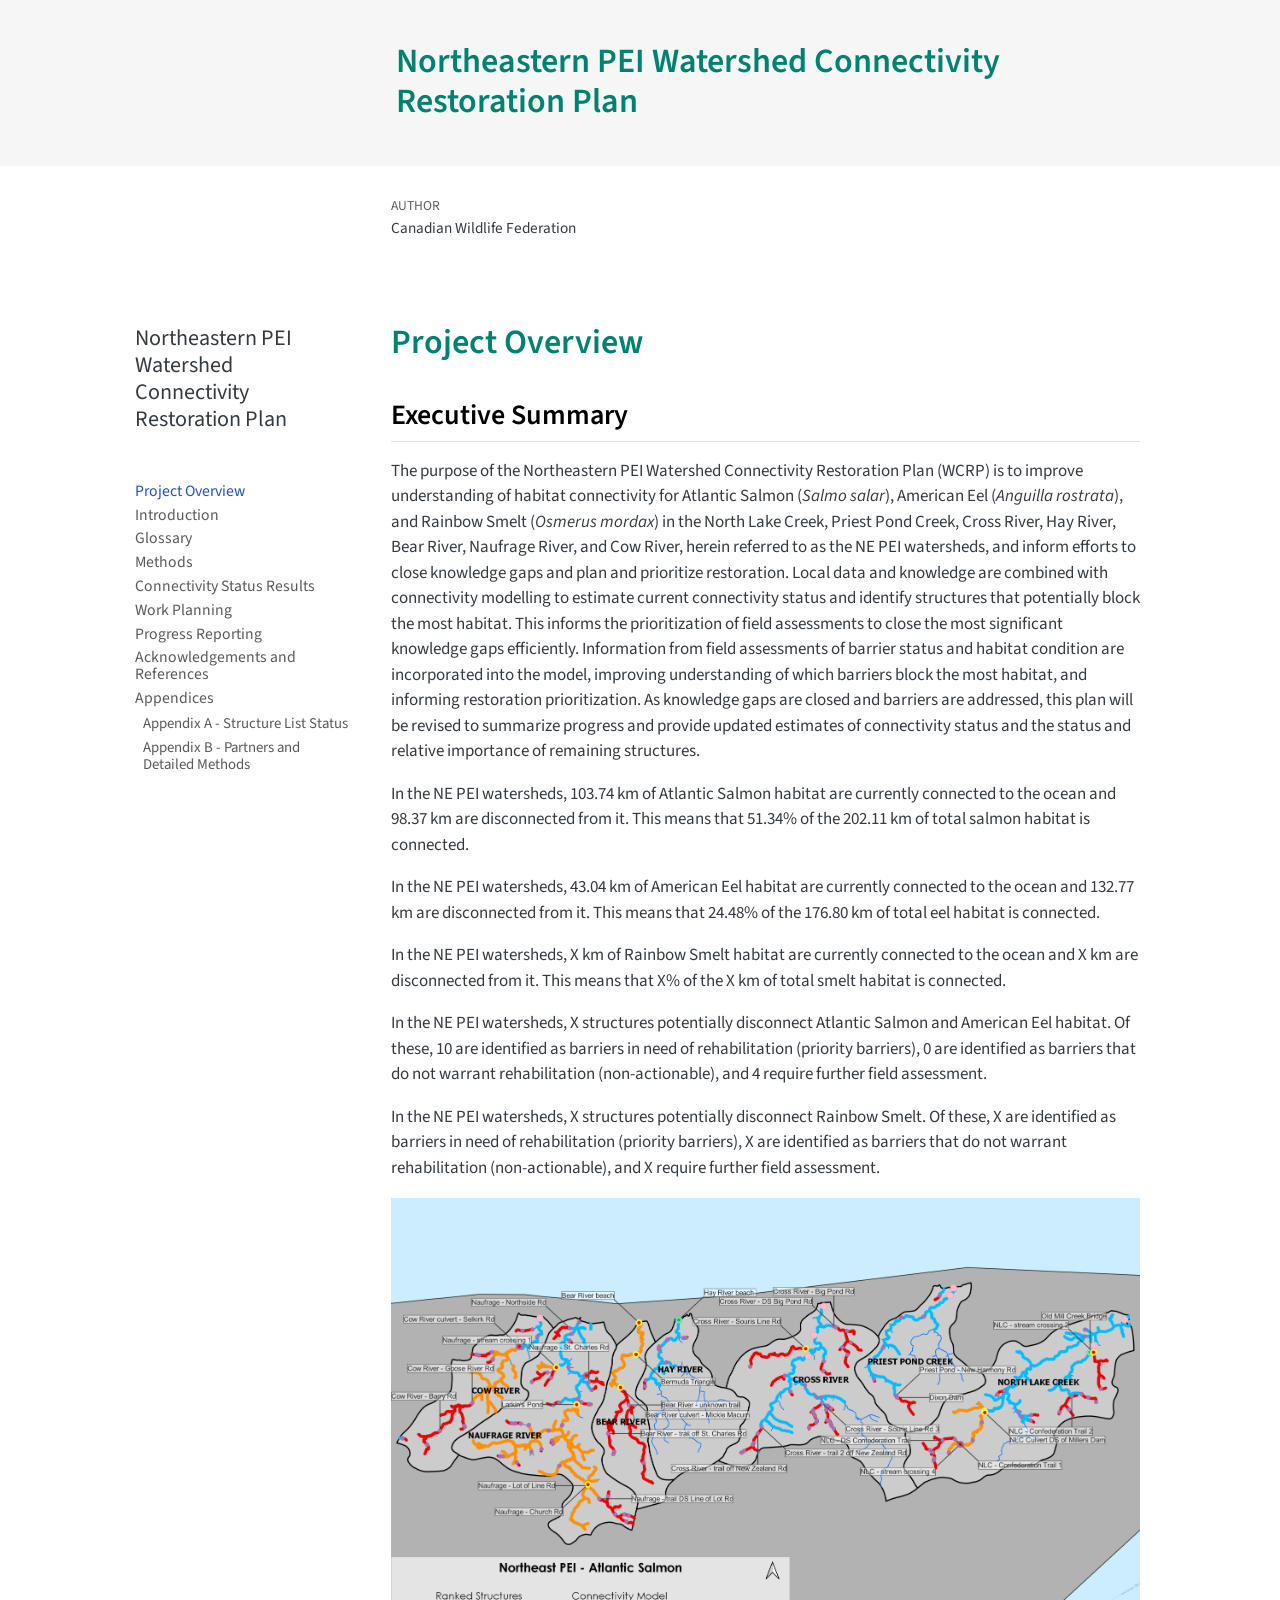
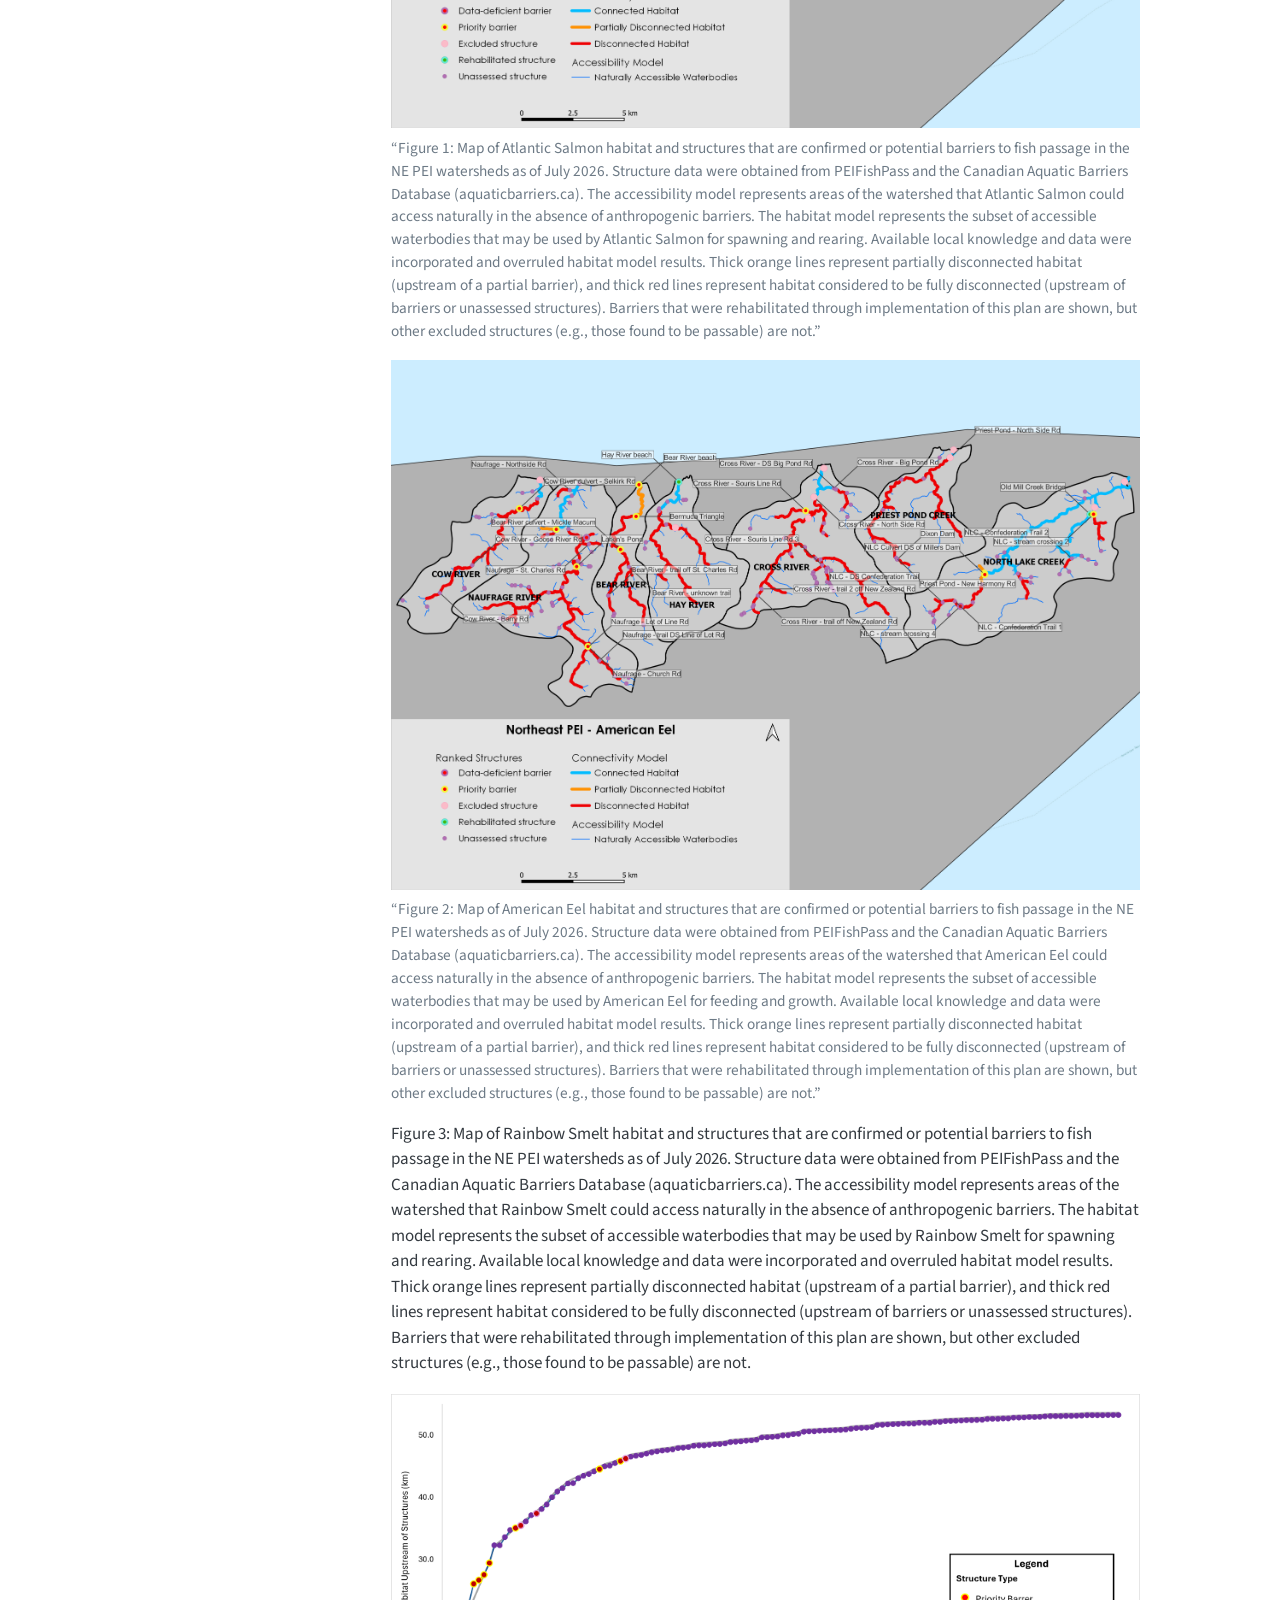
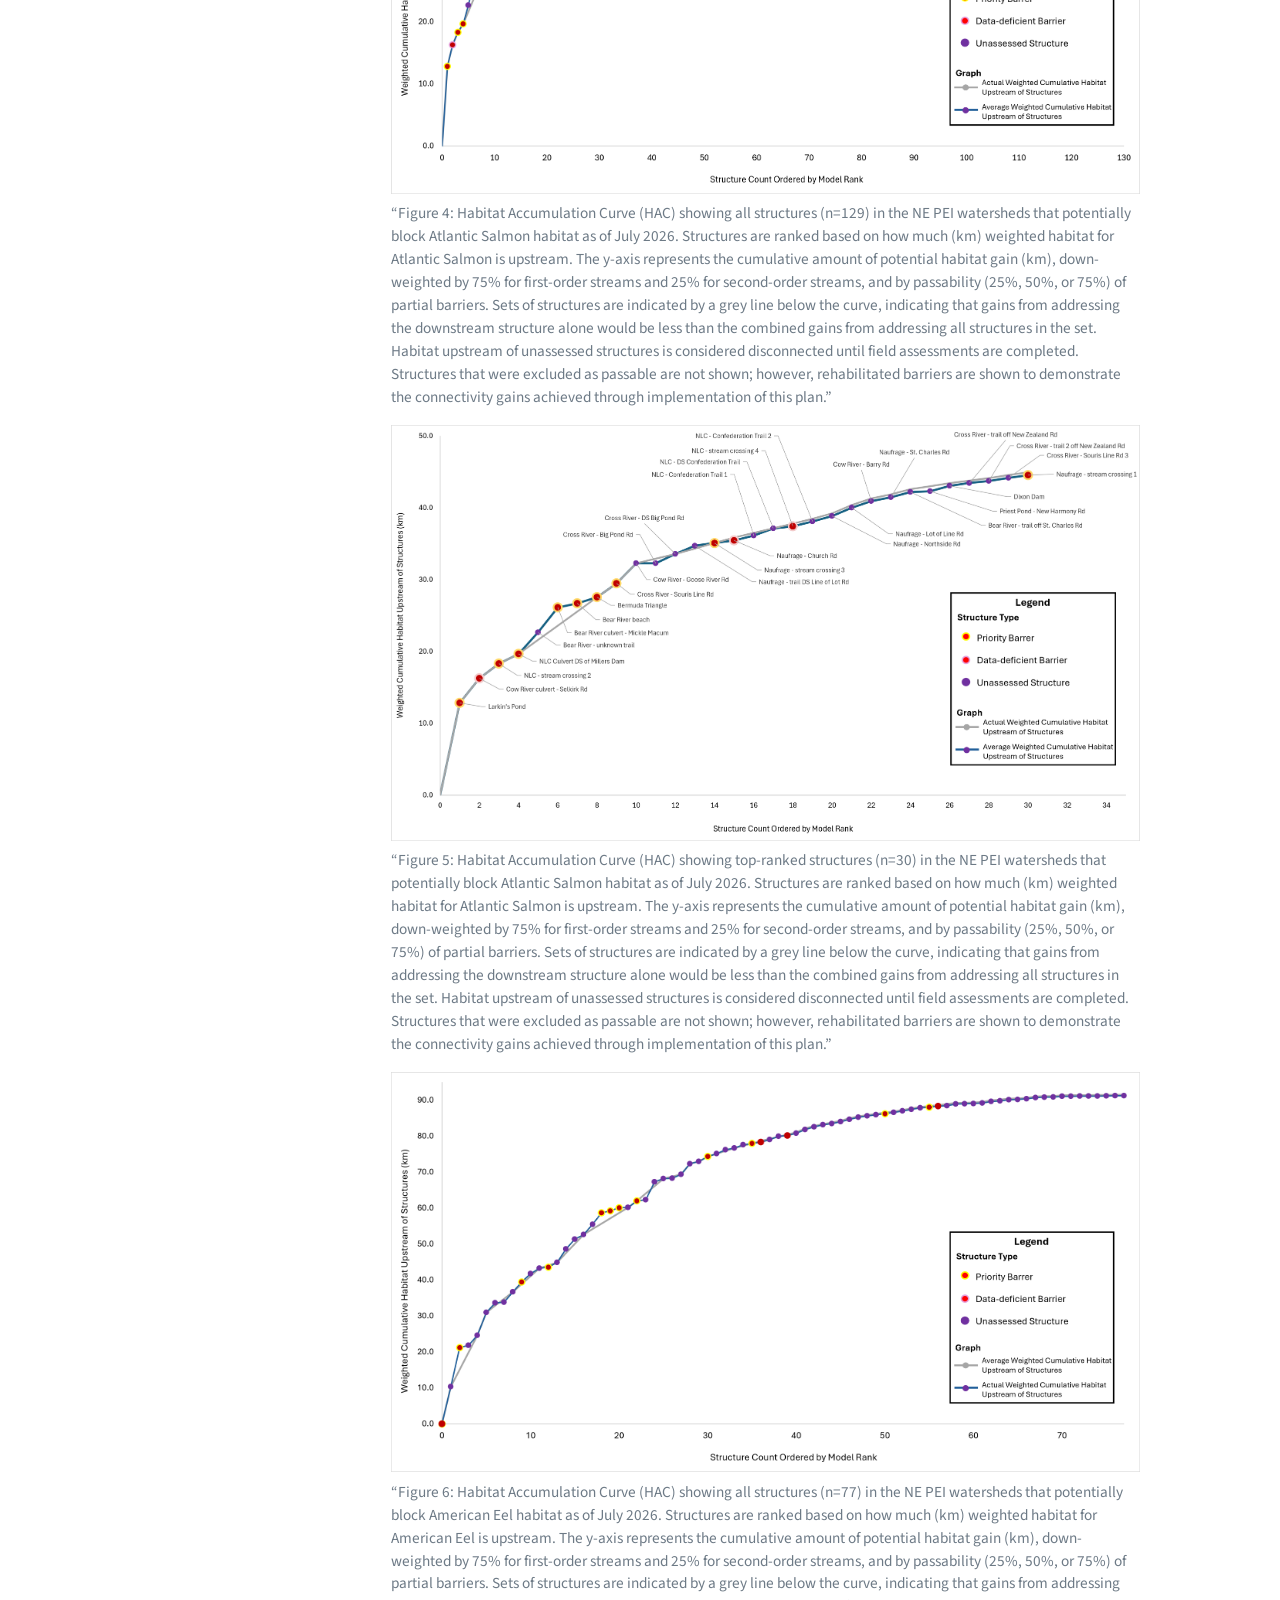
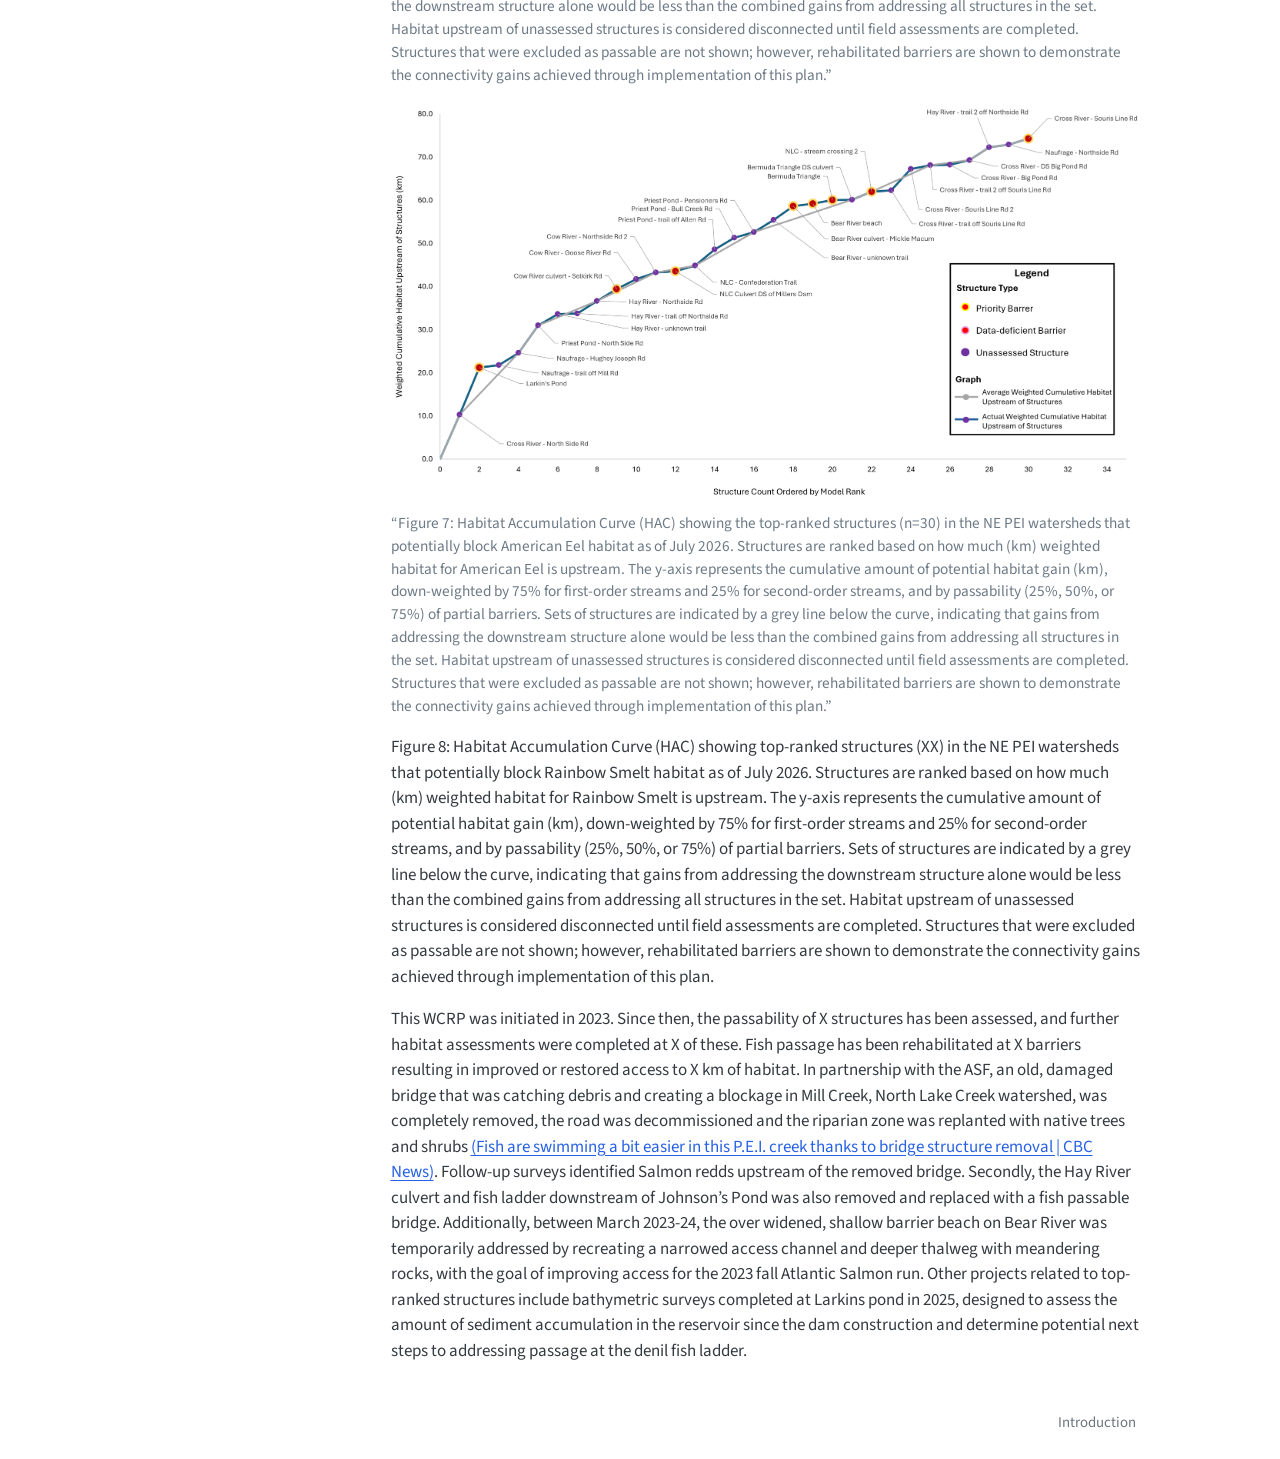
==== _book/index.html @ 5033820c "render + .toml" ====
<!DOCTYPE html>
<html xmlns="http://www.w3.org/1999/xhtml" lang="en" xml:lang="en"><head>

<meta charset="utf-8">
<meta name="generator" content="quarto-1.5.57">

<meta name="viewport" content="width=device-width, initial-scale=1.0, user-scalable=yes">

<meta name="author" content="Canadian Wildlife Federation">

<title>Northeastern PEI Watershed Connectivity Restoration Plan</title>
<style>
code{white-space: pre-wrap;}
span.smallcaps{font-variant: small-caps;}
div.columns{display: flex; gap: min(4vw, 1.5em);}
div.column{flex: auto; overflow-x: auto;}
div.hanging-indent{margin-left: 1.5em; text-indent: -1.5em;}
ul.task-list{list-style: none;}
ul.task-list li input[type="checkbox"] {
  width: 0.8em;
  margin: 0 0.8em 0.2em -1em; /* quarto-specific, see https://github.com/quarto-dev/quarto-cli/issues/4556 */ 
  vertical-align: middle;
}
</style>


<script src="site_libs/quarto-nav/quarto-nav.js"></script>
<script src="site_libs/clipboard/clipboard.min.js"></script>
<script src="site_libs/quarto-search/autocomplete.umd.js"></script>
<script src="site_libs/quarto-search/fuse.min.js"></script>
<script src="site_libs/quarto-search/quarto-search.js"></script>
<meta name="quarto:offset" content="./">
<link href="./content/project-overview.html" rel="next">
<script src="site_libs/quarto-html/quarto.js"></script>
<script src="site_libs/quarto-html/popper.min.js"></script>
<script src="site_libs/quarto-html/tippy.umd.min.js"></script>
<script src="site_libs/quarto-html/anchor.min.js"></script>
<link href="site_libs/quarto-html/tippy.css" rel="stylesheet">
<link href="site_libs/quarto-html/quarto-syntax-highlighting.css" rel="stylesheet" id="quarto-text-highlighting-styles">
<script src="site_libs/bootstrap/bootstrap.min.js"></script>
<link href="site_libs/bootstrap/bootstrap-icons.css" rel="stylesheet">
<link href="site_libs/bootstrap/bootstrap.min.css" rel="stylesheet" id="quarto-bootstrap" data-mode="light">
<script id="quarto-search-options" type="application/json">{
  "location": "sidebar",
  "copy-button": false,
  "collapse-after": 3,
  "panel-placement": "start",
  "type": "textbox",
  "limit": 50,
  "keyboard-shortcut": [
    "f",
    "/",
    "s"
  ],
  "show-item-context": false,
  "language": {
    "search-no-results-text": "No results",
    "search-matching-documents-text": "matching documents",
    "search-copy-link-title": "Copy link to search",
    "search-hide-matches-text": "Hide additional matches",
    "search-more-match-text": "more match in this document",
    "search-more-matches-text": "more matches in this document",
    "search-clear-button-title": "Clear",
    "search-text-placeholder": "",
    "search-detached-cancel-button-title": "Cancel",
    "search-submit-button-title": "Submit",
    "search-label": "Search"
  }
}</script>
<style>

      .quarto-title-block .quarto-title-banner {
        background: #f6f6f6;
      }
</style>


<link rel="stylesheet" href="style.css">
</head>

<body class="nav-sidebar floating fullcontent">

<div id="quarto-search-results"></div>
  <header id="quarto-header" class="headroom fixed-top quarto-banner">
  <nav class="quarto-secondary-nav">
    <div class="container-fluid d-flex">
      <button type="button" class="quarto-btn-toggle btn" data-bs-toggle="collapse" role="button" data-bs-target=".quarto-sidebar-collapse-item" aria-controls="quarto-sidebar" aria-expanded="false" aria-label="Toggle sidebar navigation" onclick="if (window.quartoToggleHeadroom) { window.quartoToggleHeadroom(); }">
        <i class="bi bi-layout-text-sidebar-reverse"></i>
      </button>
        <nav class="quarto-page-breadcrumbs" aria-label="breadcrumb"><ol class="breadcrumb"><li class="breadcrumb-item"><a href="./index.html">Project Overview</a></li></ol></nav>
        <a class="flex-grow-1" role="navigation" data-bs-toggle="collapse" data-bs-target=".quarto-sidebar-collapse-item" aria-controls="quarto-sidebar" aria-expanded="false" aria-label="Toggle sidebar navigation" onclick="if (window.quartoToggleHeadroom) { window.quartoToggleHeadroom(); }">      
        </a>
      <button type="button" class="btn quarto-search-button" aria-label="Search" onclick="window.quartoOpenSearch();">
        <i class="bi bi-search"></i>
      </button>
    </div>
  </nav>
</header>
<!-- content -->
<header id="title-block-header" class="quarto-title-block default page-columns page-full">
  <div class="quarto-title-banner page-columns page-full">
    <div class="quarto-title column-body">
      <h1 class="title">Northeastern PEI Watershed Connectivity Restoration Plan</h1>
                      </div>
  </div>
    
  
  <div class="quarto-title-meta">

      <div>
      <div class="quarto-title-meta-heading">Author</div>
      <div class="quarto-title-meta-contents">
               <p>Canadian Wildlife Federation </p>
            </div>
    </div>
      
    
      
    </div>
    
  
  </header><div id="quarto-content" class="quarto-container page-columns page-rows-contents page-layout-article">
<!-- sidebar -->
  <nav id="quarto-sidebar" class="sidebar collapse collapse-horizontal quarto-sidebar-collapse-item sidebar-navigation floating overflow-auto">
    <div class="pt-lg-2 mt-2 text-left sidebar-header sidebar-header-stacked">
      <a href="./index.html" class="sidebar-logo-link">
      <img src="./images/logo.png" alt="" class="sidebar-logo py-0 d-lg-inline d-none">
      </a>
    <div class="sidebar-title mb-0 py-0">
      <a href="./">Northeastern PEI Watershed Connectivity Restoration Plan</a> 
        <div class="sidebar-tools-main">
    <a href="" title="" class="quarto-navigation-tool px-1" aria-label=""><i class="bi bi-save"></i></a>
</div>
    </div>
      </div>
        <div class="mt-2 flex-shrink-0 align-items-center">
        <div class="sidebar-search">
        <div id="quarto-search" class="" title="Search"></div>
        </div>
        </div>
    <div class="sidebar-menu-container"> 
    <ul class="list-unstyled mt-1">
        <li class="sidebar-item">
  <div class="sidebar-item-container"> 
  <a href="./index.html" class="sidebar-item-text sidebar-link active">
 <span class="menu-text">Project Overview</span></a>
  </div>
</li>
        <li class="sidebar-item">
  <div class="sidebar-item-container"> 
  <a href="./content/project-overview.html" class="sidebar-item-text sidebar-link">
 <span class="menu-text">Introduction</span></a>
  </div>
</li>
        <li class="sidebar-item">
  <div class="sidebar-item-container"> 
  <a href="./content/glossary.html" class="sidebar-item-text sidebar-link">
 <span class="menu-text">Glossary</span></a>
  </div>
</li>
        <li class="sidebar-item">
  <div class="sidebar-item-container"> 
  <a href="./content/data-methods.html" class="sidebar-item-text sidebar-link">
 <span class="menu-text">Methods</span></a>
  </div>
</li>
        <li class="sidebar-item">
  <div class="sidebar-item-container"> 
  <a href="./content/connectivity-status.html" class="sidebar-item-text sidebar-link">
 <span class="menu-text">Connectivity Status Results</span></a>
  </div>
</li>
        <li class="sidebar-item">
  <div class="sidebar-item-container"> 
  <a href="./content/work-planning.html" class="sidebar-item-text sidebar-link">
 <span class="menu-text">Work Planning</span></a>
  </div>
</li>
        <li class="sidebar-item">
  <div class="sidebar-item-container"> 
  <a href="./content/progress-reporting.html" class="sidebar-item-text sidebar-link">
 <span class="menu-text">Progress Reporting</span></a>
  </div>
</li>
        <li class="sidebar-item">
  <div class="sidebar-item-container"> 
  <a href="./content/references.html" class="sidebar-item-text sidebar-link">
 <span class="menu-text">Acknowledgements and References</span></a>
  </div>
</li>
        <li class="sidebar-item sidebar-item-section">
      <div class="sidebar-item-container"> 
            <a class="sidebar-item-text sidebar-link text-start" data-bs-toggle="collapse" data-bs-target="#quarto-sidebar-section-1" role="navigation" aria-expanded="true">
 <span class="menu-text">Appendices</span></a>
          <a class="sidebar-item-toggle text-start" data-bs-toggle="collapse" data-bs-target="#quarto-sidebar-section-1" role="navigation" aria-expanded="true" aria-label="Toggle section">
            <i class="bi bi-chevron-right ms-2"></i>
          </a> 
      </div>
      <ul id="quarto-sidebar-section-1" class="collapse list-unstyled sidebar-section depth1 show">  
          <li class="sidebar-item">
  <div class="sidebar-item-container"> 
  <a href="./content/appendix-a.html" class="sidebar-item-text sidebar-link">
 <span class="menu-text">Appendix A - Structure List Status</span></a>
  </div>
</li>
          <li class="sidebar-item">
  <div class="sidebar-item-container"> 
  <a href="./content/appendix-b.html" class="sidebar-item-text sidebar-link">
 <span class="menu-text">Appendix B - Partners and Detailed Methods</span></a>
  </div>
</li>
      </ul>
  </li>
    </ul>
    </div>
</nav>
<div id="quarto-sidebar-glass" class="quarto-sidebar-collapse-item" data-bs-toggle="collapse" data-bs-target=".quarto-sidebar-collapse-item"></div>
<!-- margin-sidebar -->
    
<!-- main -->
<main class="content quarto-banner-title-block" id="quarto-document-content">





<section id="project-overview" class="level1 unnumbered">
<h1 class="unnumbered">Project Overview</h1>
<section id="executive-summary" class="level2 unnumbered">
<h2 class="unnumbered anchored" data-anchor-id="executive-summary">Executive Summary</h2>
<p>The purpose of the Northeastern PEI Watershed Connectivity Restoration Plan (WCRP) is to improve understanding of habitat connectivity for Atlantic Salmon (<em>Salmo salar</em>), American Eel (<em>Anguilla rostrata</em>), and Rainbow Smelt (<em>Osmerus mordax</em>) in the North Lake Creek, Priest Pond Creek, Cross River, Hay River, Bear River, Naufrage River, and Cow River, herein referred to as the NE PEI watersheds, and inform efforts to close knowledge gaps and plan and prioritize restoration. Local data and knowledge are combined with connectivity modelling to estimate current connectivity status and identify structures that potentially block the most habitat. This informs the prioritization of field assessments to close the most significant knowledge gaps efficiently. Information from field assessments of barrier status and habitat condition are incorporated into the model, improving understanding of which barriers block the most habitat, and informing restoration prioritization. As knowledge gaps are closed and barriers are addressed, this plan will be revised to summarize progress and provide updated estimates of connectivity status and the status and relative importance of remaining structures.</p>
<p>In the NE PEI watersheds, 103.74 km of Atlantic Salmon habitat are currently connected to the ocean and 98.37 km are disconnected from it. This means that 51.34% of the 202.11 km of total salmon habitat is connected.</p>
<p>In the NE PEI watersheds, 43.04 km of American Eel habitat are currently connected to the ocean and 132.77 km are disconnected from it. This means that 24.48% of the 176.80 km of total eel habitat is connected.</p>
<p>In the NE PEI watersheds, X km of Rainbow Smelt habitat are currently connected to the ocean and X km are disconnected from it. This means that X% of the X km of total smelt habitat is connected.</p>
<p>In the NE PEI watersheds, X structures potentially disconnect Atlantic Salmon and American Eel habitat. Of these, 10 are identified as barriers in need of rehabilitation (priority barriers), 0 are identified as barriers that do not warrant rehabilitation (non-actionable), and 4 require further field assessment.</p>
<p>In the NE PEI watersheds, X structures potentially disconnect Rainbow Smelt. Of these, X are identified as barriers in need of rehabilitation (priority barriers), X are identified as barriers that do not warrant rehabilitation (non-actionable), and X require further field assessment.</p>
<div class="quarto-figure quarto-figure-center">
<figure class="figure">
<p><img src="content/images/Figure1.png" class="img-fluid figure-img"></p>
<figcaption>“Figure 1: Map of Atlantic Salmon habitat and structures that are confirmed or potential barriers to fish passage in the NE PEI watersheds as of July 2026. Structure data were obtained from PEIFishPass and the Canadian Aquatic Barriers Database (aquaticbarriers.ca). The accessibility model represents areas of the watershed that Atlantic Salmon could access naturally in the absence of anthropogenic barriers. The habitat model represents the subset of accessible waterbodies that may be used by Atlantic Salmon for spawning and rearing. Available local knowledge and data were incorporated and overruled habitat model results. Thick orange lines represent partially disconnected habitat (upstream of a partial barrier), and thick red lines represent habitat considered to be fully disconnected (upstream of barriers or unassessed structures). Barriers that were rehabilitated through implementation of this plan are shown, but other excluded structures (e.g., those found to be passable) are not.”</figcaption>
</figure>
</div>
<div class="quarto-figure quarto-figure-center">
<figure class="figure">
<p><img src="content/images/Figure2.png" class="img-fluid figure-img"></p>
<figcaption>“Figure 2: Map of American Eel habitat and structures that are confirmed or potential barriers to fish passage in the NE PEI watersheds as of July 2026. Structure data were obtained from PEIFishPass and the Canadian Aquatic Barriers Database (aquaticbarriers.ca). The accessibility model represents areas of the watershed that American Eel could access naturally in the absence of anthropogenic barriers. The habitat model represents the subset of accessible waterbodies that may be used by American Eel for feeding and growth. Available local knowledge and data were incorporated and overruled habitat model results. Thick orange lines represent partially disconnected habitat (upstream of a partial barrier), and thick red lines represent habitat considered to be fully disconnected (upstream of barriers or unassessed structures). Barriers that were rehabilitated through implementation of this plan are shown, but other excluded structures (e.g., those found to be passable) are not.”</figcaption>
</figure>
</div>
<p>Figure 3: Map of Rainbow Smelt habitat and structures that are confirmed or potential barriers to fish passage in the NE PEI watersheds as of July 2026. Structure data were obtained from PEIFishPass and the Canadian Aquatic Barriers Database (aquaticbarriers.ca). The accessibility model represents areas of the watershed that Rainbow Smelt could access naturally in the absence of anthropogenic barriers. The habitat model represents the subset of accessible waterbodies that may be used by Rainbow Smelt for spawning and rearing. Available local knowledge and data were incorporated and overruled habitat model results. Thick orange lines represent partially disconnected habitat (upstream of a partial barrier), and thick red lines represent habitat considered to be fully disconnected (upstream of barriers or unassessed structures). Barriers that were rehabilitated through implementation of this plan are shown, but other excluded structures (e.g., those found to be passable) are not.</p>
<div class="quarto-figure quarto-figure-center">
<figure class="figure">
<p><img src="content/images/Figure4.png" class="img-fluid figure-img"></p>
<figcaption>“Figure 4: Habitat Accumulation Curve (HAC) showing all structures (n=129) in the NE PEI watersheds that potentially block Atlantic Salmon habitat as of July 2026. Structures are ranked based on how much (km) weighted habitat for Atlantic Salmon is upstream. The y-axis represents the cumulative amount of potential habitat gain (km), down-weighted by 75% for first-order streams and 25% for second-order streams, and by passability (25%, 50%, or 75%) of partial barriers. Sets of structures are indicated by a grey line below the curve, indicating that gains from addressing the downstream structure alone would be less than the combined gains from addressing all structures in the set. Habitat upstream of unassessed structures is considered disconnected until field assessments are completed. Structures that were excluded as passable are not shown; however, rehabilitated barriers are shown to demonstrate the connectivity gains achieved through implementation of this plan.”</figcaption>
</figure>
</div>
<div class="quarto-figure quarto-figure-center">
<figure class="figure">
<p><img src="content/images/Figure5.png" class="img-fluid figure-img"></p>
<figcaption>“Figure 5: Habitat Accumulation Curve (HAC) showing top-ranked structures (n=30) in the NE PEI watersheds that potentially block Atlantic Salmon habitat as of July 2026. Structures are ranked based on how much (km) weighted habitat for Atlantic Salmon is upstream. The y-axis represents the cumulative amount of potential habitat gain (km), down-weighted by 75% for first-order streams and 25% for second-order streams, and by passability (25%, 50%, or 75%) of partial barriers. Sets of structures are indicated by a grey line below the curve, indicating that gains from addressing the downstream structure alone would be less than the combined gains from addressing all structures in the set. Habitat upstream of unassessed structures is considered disconnected until field assessments are completed. Structures that were excluded as passable are not shown; however, rehabilitated barriers are shown to demonstrate the connectivity gains achieved through implementation of this plan.”</figcaption>
</figure>
</div>
<div class="quarto-figure quarto-figure-center">
<figure class="figure">
<p><img src="content/images/Figure6.png" class="img-fluid figure-img"></p>
<figcaption>“Figure 6: Habitat Accumulation Curve (HAC) showing all structures (n=77) in the NE PEI watersheds that potentially block American Eel habitat as of July 2026. Structures are ranked based on how much (km) weighted habitat for American Eel is upstream. The y-axis represents the cumulative amount of potential habitat gain (km), down-weighted by 75% for first-order streams and 25% for second-order streams, and by passability (25%, 50%, or 75%) of partial barriers. Sets of structures are indicated by a grey line below the curve, indicating that gains from addressing the downstream structure alone would be less than the combined gains from addressing all structures in the set. Habitat upstream of unassessed structures is considered disconnected until field assessments are completed. Structures that were excluded as passable are not shown; however, rehabilitated barriers are shown to demonstrate the connectivity gains achieved through implementation of this plan.”</figcaption>
</figure>
</div>
<div class="quarto-figure quarto-figure-center">
<figure class="figure">
<p><img src="content/images/Figure7.png" class="img-fluid figure-img"></p>
<figcaption>“Figure 7: Habitat Accumulation Curve (HAC) showing the top-ranked structures (n=30) in the NE PEI watersheds that potentially block American Eel habitat as of July 2026. Structures are ranked based on how much (km) weighted habitat for American Eel is upstream. The y-axis represents the cumulative amount of potential habitat gain (km), down-weighted by 75% for first-order streams and 25% for second-order streams, and by passability (25%, 50%, or 75%) of partial barriers. Sets of structures are indicated by a grey line below the curve, indicating that gains from addressing the downstream structure alone would be less than the combined gains from addressing all structures in the set. Habitat upstream of unassessed structures is considered disconnected until field assessments are completed. Structures that were excluded as passable are not shown; however, rehabilitated barriers are shown to demonstrate the connectivity gains achieved through implementation of this plan.”</figcaption>
</figure>
</div>
<p>Figure 8: Habitat Accumulation Curve (HAC) showing top-ranked structures (XX) in the NE PEI watersheds that potentially block Rainbow Smelt habitat as of July 2026. Structures are ranked based on how much (km) weighted habitat for Rainbow Smelt is upstream. The y-axis represents the cumulative amount of potential habitat gain (km), down-weighted by 75% for first-order streams and 25% for second-order streams, and by passability (25%, 50%, or 75%) of partial barriers. Sets of structures are indicated by a grey line below the curve, indicating that gains from addressing the downstream structure alone would be less than the combined gains from addressing all structures in the set. Habitat upstream of unassessed structures is considered disconnected until field assessments are completed. Structures that were excluded as passable are not shown; however, rehabilitated barriers are shown to demonstrate the connectivity gains achieved through implementation of this plan.</p>
<p>This WCRP was initiated in 2023. Since then, the passability of X structures has been assessed, and further habitat assessments were completed at X of these. Fish passage has been rehabilitated at X barriers resulting in improved or restored access to X km of habitat. In partnership with the ASF, an old, damaged bridge that was catching debris and creating a blockage in Mill Creek, North Lake Creek watershed, was completely removed, the road was decommissioned and the riparian zone was replanted with native trees and shrubs <a href="https://www.cbc.ca/news/canada/prince-edward-island/pei-bridge-removed-improved-fish-passage-1.7280811">(Fish are swimming a bit easier in this P.E.I. creek thanks to bridge structure removal | CBC News)</a>. Follow-up surveys identified Salmon redds upstream of the removed bridge. Secondly, the Hay River culvert and fish ladder downstream of Johnson’s Pond was also removed and replaced with a fish passable bridge. Additionally, between March 2023-24, the over widened, shallow barrier beach on Bear River was temporarily addressed by recreating a narrowed access channel and deeper thalweg with meandering rocks, with the goal of improving access for the 2023 fall Atlantic Salmon run. Other projects related to top-ranked structures include bathymetric surveys completed at Larkins pond in 2025, designed to assess the amount of sediment accumulation in the reservoir since the dam construction and determine potential next steps to addressing passage at the denil fish ladder.</p>


</section>
</section>

</main> <!-- /main -->
<script id="quarto-html-after-body" type="application/javascript">
window.document.addEventListener("DOMContentLoaded", function (event) {
  const toggleBodyColorMode = (bsSheetEl) => {
    const mode = bsSheetEl.getAttribute("data-mode");
    const bodyEl = window.document.querySelector("body");
    if (mode === "dark") {
      bodyEl.classList.add("quarto-dark");
      bodyEl.classList.remove("quarto-light");
    } else {
      bodyEl.classList.add("quarto-light");
      bodyEl.classList.remove("quarto-dark");
    }
  }
  const toggleBodyColorPrimary = () => {
    const bsSheetEl = window.document.querySelector("link#quarto-bootstrap");
    if (bsSheetEl) {
      toggleBodyColorMode(bsSheetEl);
    }
  }
  toggleBodyColorPrimary();  
  const icon = "";
  const anchorJS = new window.AnchorJS();
  anchorJS.options = {
    placement: 'right',
    icon: icon
  };
  anchorJS.add('.anchored');
  const isCodeAnnotation = (el) => {
    for (const clz of el.classList) {
      if (clz.startsWith('code-annotation-')) {                     
        return true;
      }
    }
    return false;
  }
  const onCopySuccess = function(e) {
    // button target
    const button = e.trigger;
    // don't keep focus
    button.blur();
    // flash "checked"
    button.classList.add('code-copy-button-checked');
    var currentTitle = button.getAttribute("title");
    button.setAttribute("title", "Copied!");
    let tooltip;
    if (window.bootstrap) {
      button.setAttribute("data-bs-toggle", "tooltip");
      button.setAttribute("data-bs-placement", "left");
      button.setAttribute("data-bs-title", "Copied!");
      tooltip = new bootstrap.Tooltip(button, 
        { trigger: "manual", 
          customClass: "code-copy-button-tooltip",
          offset: [0, -8]});
      tooltip.show();    
    }
    setTimeout(function() {
      if (tooltip) {
        tooltip.hide();
        button.removeAttribute("data-bs-title");
        button.removeAttribute("data-bs-toggle");
        button.removeAttribute("data-bs-placement");
      }
      button.setAttribute("title", currentTitle);
      button.classList.remove('code-copy-button-checked');
    }, 1000);
    // clear code selection
    e.clearSelection();
  }
  const getTextToCopy = function(trigger) {
      const codeEl = trigger.previousElementSibling.cloneNode(true);
      for (const childEl of codeEl.children) {
        if (isCodeAnnotation(childEl)) {
          childEl.remove();
        }
      }
      return codeEl.innerText;
  }
  const clipboard = new window.ClipboardJS('.code-copy-button:not([data-in-quarto-modal])', {
    text: getTextToCopy
  });
  clipboard.on('success', onCopySuccess);
  if (window.document.getElementById('quarto-embedded-source-code-modal')) {
    // For code content inside modals, clipBoardJS needs to be initialized with a container option
    // TODO: Check when it could be a function (https://github.com/zenorocha/clipboard.js/issues/860)
    const clipboardModal = new window.ClipboardJS('.code-copy-button[data-in-quarto-modal]', {
      text: getTextToCopy,
      container: window.document.getElementById('quarto-embedded-source-code-modal')
    });
    clipboardModal.on('success', onCopySuccess);
  }
    var localhostRegex = new RegExp(/^(?:http|https):\/\/localhost\:?[0-9]*\//);
    var mailtoRegex = new RegExp(/^mailto:/);
      var filterRegex = new RegExp('/' + window.location.host + '/');
    var isInternal = (href) => {
        return filterRegex.test(href) || localhostRegex.test(href) || mailtoRegex.test(href);
    }
    // Inspect non-navigation links and adorn them if external
 	var links = window.document.querySelectorAll('a[href]:not(.nav-link):not(.navbar-brand):not(.toc-action):not(.sidebar-link):not(.sidebar-item-toggle):not(.pagination-link):not(.no-external):not([aria-hidden]):not(.dropdown-item):not(.quarto-navigation-tool):not(.about-link)');
    for (var i=0; i<links.length; i++) {
      const link = links[i];
      if (!isInternal(link.href)) {
        // undo the damage that might have been done by quarto-nav.js in the case of
        // links that we want to consider external
        if (link.dataset.originalHref !== undefined) {
          link.href = link.dataset.originalHref;
        }
      }
    }
  function tippyHover(el, contentFn, onTriggerFn, onUntriggerFn) {
    const config = {
      allowHTML: true,
      maxWidth: 500,
      delay: 100,
      arrow: false,
      appendTo: function(el) {
          return el.parentElement;
      },
      interactive: true,
      interactiveBorder: 10,
      theme: 'quarto',
      placement: 'bottom-start',
    };
    if (contentFn) {
      config.content = contentFn;
    }
    if (onTriggerFn) {
      config.onTrigger = onTriggerFn;
    }
    if (onUntriggerFn) {
      config.onUntrigger = onUntriggerFn;
    }
    window.tippy(el, config); 
  }
  const noterefs = window.document.querySelectorAll('a[role="doc-noteref"]');
  for (var i=0; i<noterefs.length; i++) {
    const ref = noterefs[i];
    tippyHover(ref, function() {
      // use id or data attribute instead here
      let href = ref.getAttribute('data-footnote-href') || ref.getAttribute('href');
      try { href = new URL(href).hash; } catch {}
      const id = href.replace(/^#\/?/, "");
      const note = window.document.getElementById(id);
      if (note) {
        return note.innerHTML;
      } else {
        return "";
      }
    });
  }
  const xrefs = window.document.querySelectorAll('a.quarto-xref');
  const processXRef = (id, note) => {
    // Strip column container classes
    const stripColumnClz = (el) => {
      el.classList.remove("page-full", "page-columns");
      if (el.children) {
        for (const child of el.children) {
          stripColumnClz(child);
        }
      }
    }
    stripColumnClz(note)
    if (id === null || id.startsWith('sec-')) {
      // Special case sections, only their first couple elements
      const container = document.createElement("div");
      if (note.children && note.children.length > 2) {
        container.appendChild(note.children[0].cloneNode(true));
        for (let i = 1; i < note.children.length; i++) {
          const child = note.children[i];
          if (child.tagName === "P" && child.innerText === "") {
            continue;
          } else {
            container.appendChild(child.cloneNode(true));
            break;
          }
        }
        if (window.Quarto?.typesetMath) {
          window.Quarto.typesetMath(container);
        }
        return container.innerHTML
      } else {
        if (window.Quarto?.typesetMath) {
          window.Quarto.typesetMath(note);
        }
        return note.innerHTML;
      }
    } else {
      // Remove any anchor links if they are present
      const anchorLink = note.querySelector('a.anchorjs-link');
      if (anchorLink) {
        anchorLink.remove();
      }
      if (window.Quarto?.typesetMath) {
        window.Quarto.typesetMath(note);
      }
      // TODO in 1.5, we should make sure this works without a callout special case
      if (note.classList.contains("callout")) {
        return note.outerHTML;
      } else {
        return note.innerHTML;
      }
    }
  }
  for (var i=0; i<xrefs.length; i++) {
    const xref = xrefs[i];
    tippyHover(xref, undefined, function(instance) {
      instance.disable();
      let url = xref.getAttribute('href');
      let hash = undefined; 
      if (url.startsWith('#')) {
        hash = url;
      } else {
        try { hash = new URL(url).hash; } catch {}
      }
      if (hash) {
        const id = hash.replace(/^#\/?/, "");
        const note = window.document.getElementById(id);
        if (note !== null) {
          try {
            const html = processXRef(id, note.cloneNode(true));
            instance.setContent(html);
          } finally {
            instance.enable();
            instance.show();
          }
        } else {
          // See if we can fetch this
          fetch(url.split('#')[0])
          .then(res => res.text())
          .then(html => {
            const parser = new DOMParser();
            const htmlDoc = parser.parseFromString(html, "text/html");
            const note = htmlDoc.getElementById(id);
            if (note !== null) {
              const html = processXRef(id, note);
              instance.setContent(html);
            } 
          }).finally(() => {
            instance.enable();
            instance.show();
          });
        }
      } else {
        // See if we can fetch a full url (with no hash to target)
        // This is a special case and we should probably do some content thinning / targeting
        fetch(url)
        .then(res => res.text())
        .then(html => {
          const parser = new DOMParser();
          const htmlDoc = parser.parseFromString(html, "text/html");
          const note = htmlDoc.querySelector('main.content');
          if (note !== null) {
            // This should only happen for chapter cross references
            // (since there is no id in the URL)
            // remove the first header
            if (note.children.length > 0 && note.children[0].tagName === "HEADER") {
              note.children[0].remove();
            }
            const html = processXRef(null, note);
            instance.setContent(html);
          } 
        }).finally(() => {
          instance.enable();
          instance.show();
        });
      }
    }, function(instance) {
    });
  }
      let selectedAnnoteEl;
      const selectorForAnnotation = ( cell, annotation) => {
        let cellAttr = 'data-code-cell="' + cell + '"';
        let lineAttr = 'data-code-annotation="' +  annotation + '"';
        const selector = 'span[' + cellAttr + '][' + lineAttr + ']';
        return selector;
      }
      const selectCodeLines = (annoteEl) => {
        const doc = window.document;
        const targetCell = annoteEl.getAttribute("data-target-cell");
        const targetAnnotation = annoteEl.getAttribute("data-target-annotation");
        const annoteSpan = window.document.querySelector(selectorForAnnotation(targetCell, targetAnnotation));
        const lines = annoteSpan.getAttribute("data-code-lines").split(",");
        const lineIds = lines.map((line) => {
          return targetCell + "-" + line;
        })
        let top = null;
        let height = null;
        let parent = null;
        if (lineIds.length > 0) {
            //compute the position of the single el (top and bottom and make a div)
            const el = window.document.getElementById(lineIds[0]);
            top = el.offsetTop;
            height = el.offsetHeight;
            parent = el.parentElement.parentElement;
          if (lineIds.length > 1) {
            const lastEl = window.document.getElementById(lineIds[lineIds.length - 1]);
            const bottom = lastEl.offsetTop + lastEl.offsetHeight;
            height = bottom - top;
          }
          if (top !== null && height !== null && parent !== null) {
            // cook up a div (if necessary) and position it 
            let div = window.document.getElementById("code-annotation-line-highlight");
            if (div === null) {
              div = window.document.createElement("div");
              div.setAttribute("id", "code-annotation-line-highlight");
              div.style.position = 'absolute';
              parent.appendChild(div);
            }
            div.style.top = top - 2 + "px";
            div.style.height = height + 4 + "px";
            div.style.left = 0;
            let gutterDiv = window.document.getElementById("code-annotation-line-highlight-gutter");
            if (gutterDiv === null) {
              gutterDiv = window.document.createElement("div");
              gutterDiv.setAttribute("id", "code-annotation-line-highlight-gutter");
              gutterDiv.style.position = 'absolute';
              const codeCell = window.document.getElementById(targetCell);
              const gutter = codeCell.querySelector('.code-annotation-gutter');
              gutter.appendChild(gutterDiv);
            }
            gutterDiv.style.top = top - 2 + "px";
            gutterDiv.style.height = height + 4 + "px";
          }
          selectedAnnoteEl = annoteEl;
        }
      };
      const unselectCodeLines = () => {
        const elementsIds = ["code-annotation-line-highlight", "code-annotation-line-highlight-gutter"];
        elementsIds.forEach((elId) => {
          const div = window.document.getElementById(elId);
          if (div) {
            div.remove();
          }
        });
        selectedAnnoteEl = undefined;
      };
        // Handle positioning of the toggle
    window.addEventListener(
      "resize",
      throttle(() => {
        elRect = undefined;
        if (selectedAnnoteEl) {
          selectCodeLines(selectedAnnoteEl);
        }
      }, 10)
    );
    function throttle(fn, ms) {
    let throttle = false;
    let timer;
      return (...args) => {
        if(!throttle) { // first call gets through
            fn.apply(this, args);
            throttle = true;
        } else { // all the others get throttled
            if(timer) clearTimeout(timer); // cancel #2
            timer = setTimeout(() => {
              fn.apply(this, args);
              timer = throttle = false;
            }, ms);
        }
      };
    }
      // Attach click handler to the DT
      const annoteDls = window.document.querySelectorAll('dt[data-target-cell]');
      for (const annoteDlNode of annoteDls) {
        annoteDlNode.addEventListener('click', (event) => {
          const clickedEl = event.target;
          if (clickedEl !== selectedAnnoteEl) {
            unselectCodeLines();
            const activeEl = window.document.querySelector('dt[data-target-cell].code-annotation-active');
            if (activeEl) {
              activeEl.classList.remove('code-annotation-active');
            }
            selectCodeLines(clickedEl);
            clickedEl.classList.add('code-annotation-active');
          } else {
            // Unselect the line
            unselectCodeLines();
            clickedEl.classList.remove('code-annotation-active');
          }
        });
      }
  const findCites = (el) => {
    const parentEl = el.parentElement;
    if (parentEl) {
      const cites = parentEl.dataset.cites;
      if (cites) {
        return {
          el,
          cites: cites.split(' ')
        };
      } else {
        return findCites(el.parentElement)
      }
    } else {
      return undefined;
    }
  };
  var bibliorefs = window.document.querySelectorAll('a[role="doc-biblioref"]');
  for (var i=0; i<bibliorefs.length; i++) {
    const ref = bibliorefs[i];
    const citeInfo = findCites(ref);
    if (citeInfo) {
      tippyHover(citeInfo.el, function() {
        var popup = window.document.createElement('div');
        citeInfo.cites.forEach(function(cite) {
          var citeDiv = window.document.createElement('div');
          citeDiv.classList.add('hanging-indent');
          citeDiv.classList.add('csl-entry');
          var biblioDiv = window.document.getElementById('ref-' + cite);
          if (biblioDiv) {
            citeDiv.innerHTML = biblioDiv.innerHTML;
          }
          popup.appendChild(citeDiv);
        });
        return popup.innerHTML;
      });
    }
  }
});
</script>
<nav class="page-navigation">
  <div class="nav-page nav-page-previous">
  </div>
  <div class="nav-page nav-page-next">
      <a href="./content/project-overview.html" class="pagination-link" aria-label="Introduction">
        <span class="nav-page-text">Introduction</span> <i class="bi bi-arrow-right-short"></i>
      </a>
  </div>
</nav>
</div> <!-- /content -->




</body></html>
---- _book/site_libs/quarto-html/tippy.css ----
.tippy-box[data-animation=fade][data-state=hidden]{opacity:0}[data-tippy-root]{max-width:calc(100vw - 10px)}.tippy-box{position:relative;background-color:#333;color:#fff;border-radius:4px;font-size:14px;line-height:1.4;white-space:normal;outline:0;transition-property:transform,visibility,opacity}.tippy-box[data-placement^=top]>.tippy-arrow{bottom:0}.tippy-box[data-placement^=top]>.tippy-arrow:before{bottom:-7px;left:0;border-width:8px 8px 0;border-top-color:initial;transform-origin:center top}.tippy-box[data-placement^=bottom]>.tippy-arrow{top:0}.tippy-box[data-placement^=bottom]>.tippy-arrow:before{top:-7px;left:0;border-width:0 8px 8px;border-bottom-color:initial;transform-origin:center bottom}.tippy-box[data-placement^=left]>.tippy-arrow{right:0}.tippy-box[data-placement^=left]>.tippy-arrow:before{border-width:8px 0 8px 8px;border-left-color:initial;right:-7px;transform-origin:center left}.tippy-box[data-placement^=right]>.tippy-arrow{left:0}.tippy-box[data-placement^=right]>.tippy-arrow:before{left:-7px;border-width:8px 8px 8px 0;border-right-color:initial;transform-origin:center right}.tippy-box[data-inertia][data-state=visible]{transition-timing-function:cubic-bezier(.54,1.5,.38,1.11)}.tippy-arrow{width:16px;height:16px;color:#333}.tippy-arrow:before{content:"";position:absolute;border-color:transparent;border-style:solid}.tippy-content{position:relative;padding:5px 9px;z-index:1}
---- _book/site_libs/quarto-html/quarto-syntax-highlighting.css ----
/* quarto syntax highlight colors */
:root {
  --quarto-hl-ot-color: #003B4F;
  --quarto-hl-at-color: #657422;
  --quarto-hl-ss-color: #20794D;
  --quarto-hl-an-color: #5E5E5E;
  --quarto-hl-fu-color: #4758AB;
  --quarto-hl-st-color: #20794D;
  --quarto-hl-cf-color: #003B4F;
  --quarto-hl-op-color: #5E5E5E;
  --quarto-hl-er-color: #AD0000;
  --quarto-hl-bn-color: #AD0000;
  --quarto-hl-al-color: #AD0000;
  --quarto-hl-va-color: #111111;
  --quarto-hl-bu-color: inherit;
  --quarto-hl-ex-color: inherit;
  --quarto-hl-pp-color: #AD0000;
  --quarto-hl-in-color: #5E5E5E;
  --quarto-hl-vs-color: #20794D;
  --quarto-hl-wa-color: #5E5E5E;
  --quarto-hl-do-color: #5E5E5E;
  --quarto-hl-im-color: #00769E;
  --quarto-hl-ch-color: #20794D;
  --quarto-hl-dt-color: #AD0000;
  --quarto-hl-fl-color: #AD0000;
  --quarto-hl-co-color: #5E5E5E;
  --quarto-hl-cv-color: #5E5E5E;
  --quarto-hl-cn-color: #8f5902;
  --quarto-hl-sc-color: #5E5E5E;
  --quarto-hl-dv-color: #AD0000;
  --quarto-hl-kw-color: #003B4F;
}

/* other quarto variables */
:root {
  --quarto-font-monospace: SFMono-Regular, Menlo, Monaco, Consolas, "Liberation Mono", "Courier New", monospace;
}

pre > code.sourceCode > span {
  color: #003B4F;
}

code span {
  color: #003B4F;
}

code.sourceCode > span {
  color: #003B4F;
}

div.sourceCode,
div.sourceCode pre.sourceCode {
  color: #003B4F;
}

code span.ot {
  color: #003B4F;
  font-style: inherit;
}

code span.at {
  color: #657422;
  font-style: inherit;
}

code span.ss {
  color: #20794D;
  font-style: inherit;
}

code span.an {
  color: #5E5E5E;
  font-style: inherit;
}

code span.fu {
  color: #4758AB;
  font-style: inherit;
}

code span.st {
  color: #20794D;
  font-style: inherit;
}

code span.cf {
  color: #003B4F;
  font-weight: bold;
  font-style: inherit;
}

code span.op {
  color: #5E5E5E;
  font-style: inherit;
}

code span.er {
  color: #AD0000;
  font-style: inherit;
}

code span.bn {
  color: #AD0000;
  font-style: inherit;
}

code span.al {
  color: #AD0000;
  font-style: inherit;
}

code span.va {
  color: #111111;
  font-style: inherit;
}

code span.bu {
  font-style: inherit;
}

code span.ex {
  font-style: inherit;
}

code span.pp {
  color: #AD0000;
  font-style: inherit;
}

code span.in {
  color: #5E5E5E;
  font-style: inherit;
}

code span.vs {
  color: #20794D;
  font-style: inherit;
}

code span.wa {
  color: #5E5E5E;
  font-style: italic;
}

code span.do {
  color: #5E5E5E;
  font-style: italic;
}

code span.im {
  color: #00769E;
  font-style: inherit;
}

code span.ch {
  color: #20794D;
  font-style: inherit;
}

code span.dt {
  color: #AD0000;
  font-style: inherit;
}

code span.fl {
  color: #AD0000;
  font-style: inherit;
}

code span.co {
  color: #5E5E5E;
  font-style: inherit;
}

code span.cv {
  color: #5E5E5E;
  font-style: italic;
}

code span.cn {
  color: #8f5902;
  font-style: inherit;
}

code span.sc {
  color: #5E5E5E;
  font-style: inherit;
}

code span.dv {
  color: #AD0000;
  font-style: inherit;
}

code span.kw {
  color: #003B4F;
  font-weight: bold;
  font-style: inherit;
}

.prevent-inlining {
  content: "</";
}

/*# sourceMappingURL=debc5d5d77c3f9108843748ff7464032.css.map */
---- _book/style.css ----
caption, .table-caption, caption.p {
  text-align: left !important;
}
p.caption {
  color: #008270;
  margin-top: 10px;
  text-align: left;
}
p code {
  white-space: inherit;
}
pre {
  word-break: normal;
  word-wrap: normal;
}
pre code {
  white-space: inherit;
}

h1 {
    color: #008270 !important;
}

h2 {
    color: black;
}

h3 {
    color: black;
}

th {
  background-color: #008270;
    color: white;
    text-align: left;
}

.quarto-title-block .quarto-title-banner {
  /* background-image: url(images/spawn.jpg);  */
  background-size: 200px;
  background-position: left;
  background-repeat: no-repeat;
  padding-left: 10px;
  background-origin: content-box;
}

.listing p{   font-weight:bold; }



/* .output {
  max-height: 500px;
  overflow-x: scroll;
  } */
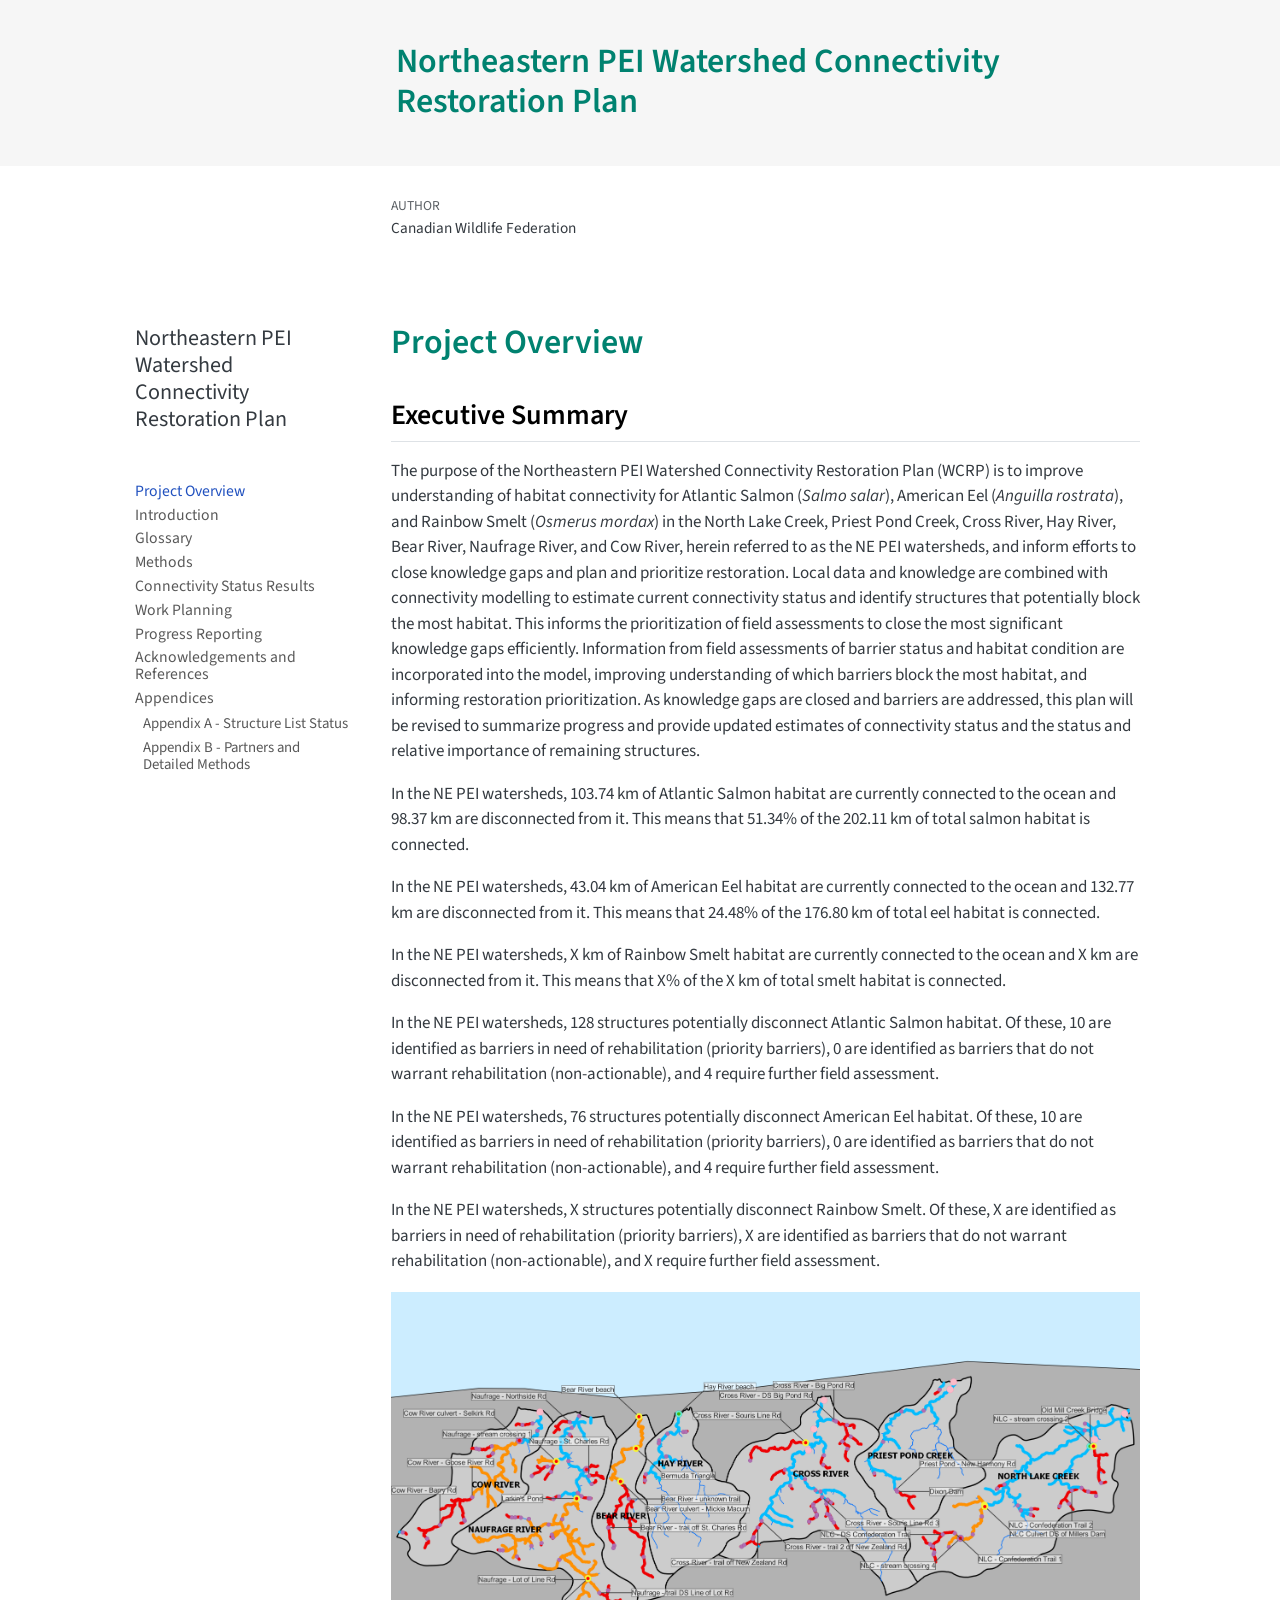
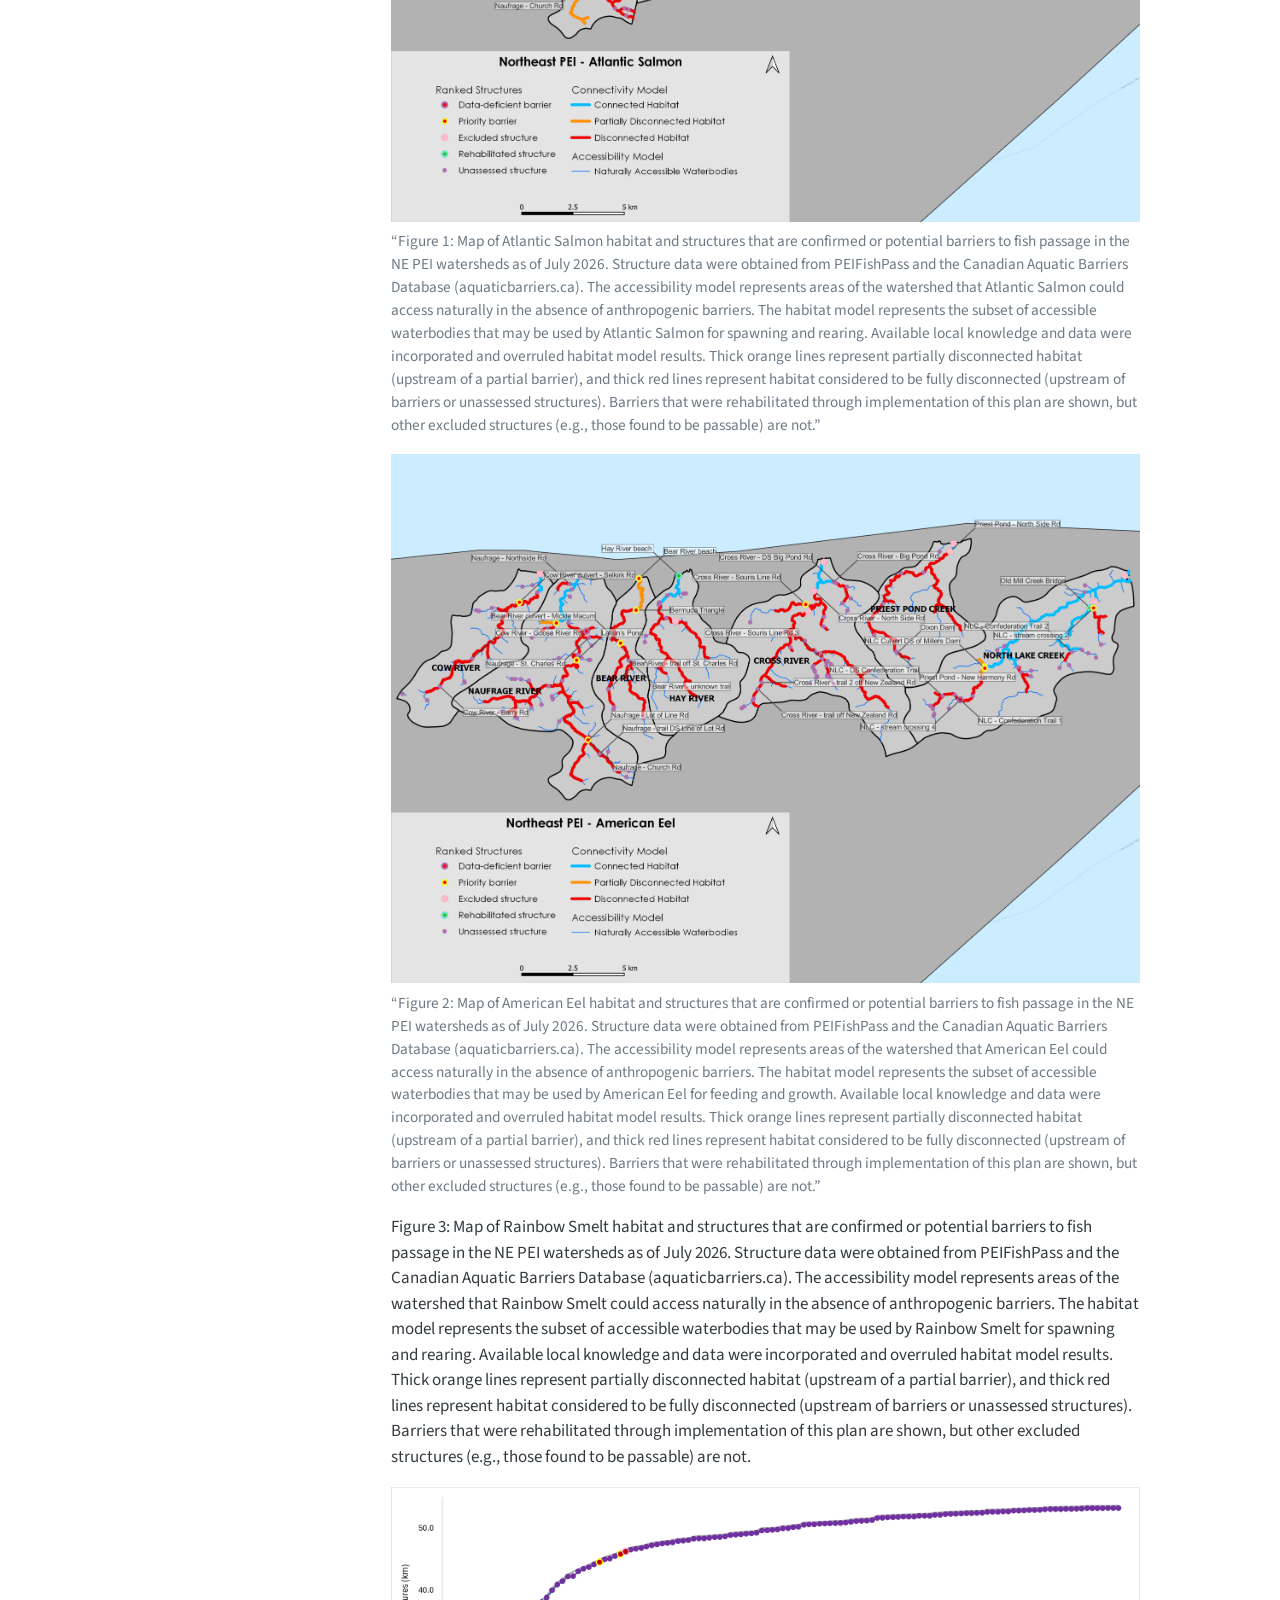
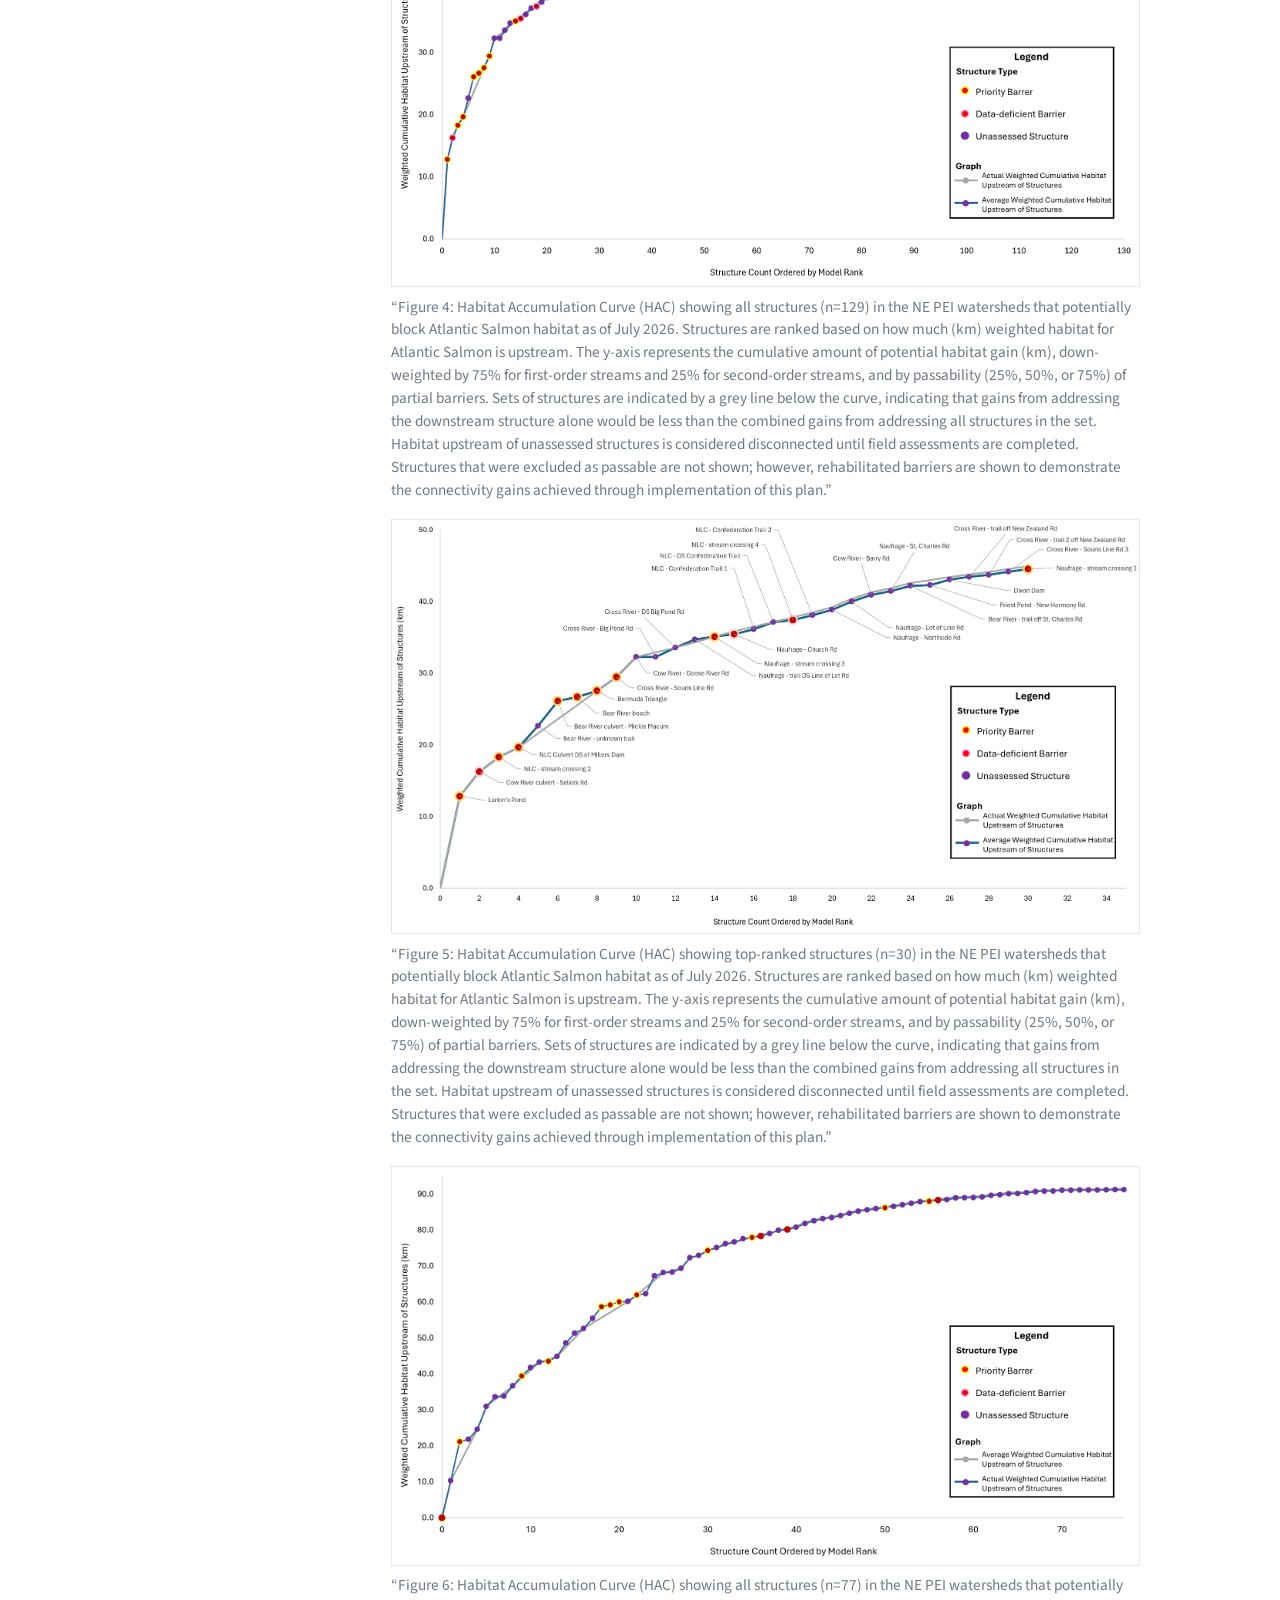
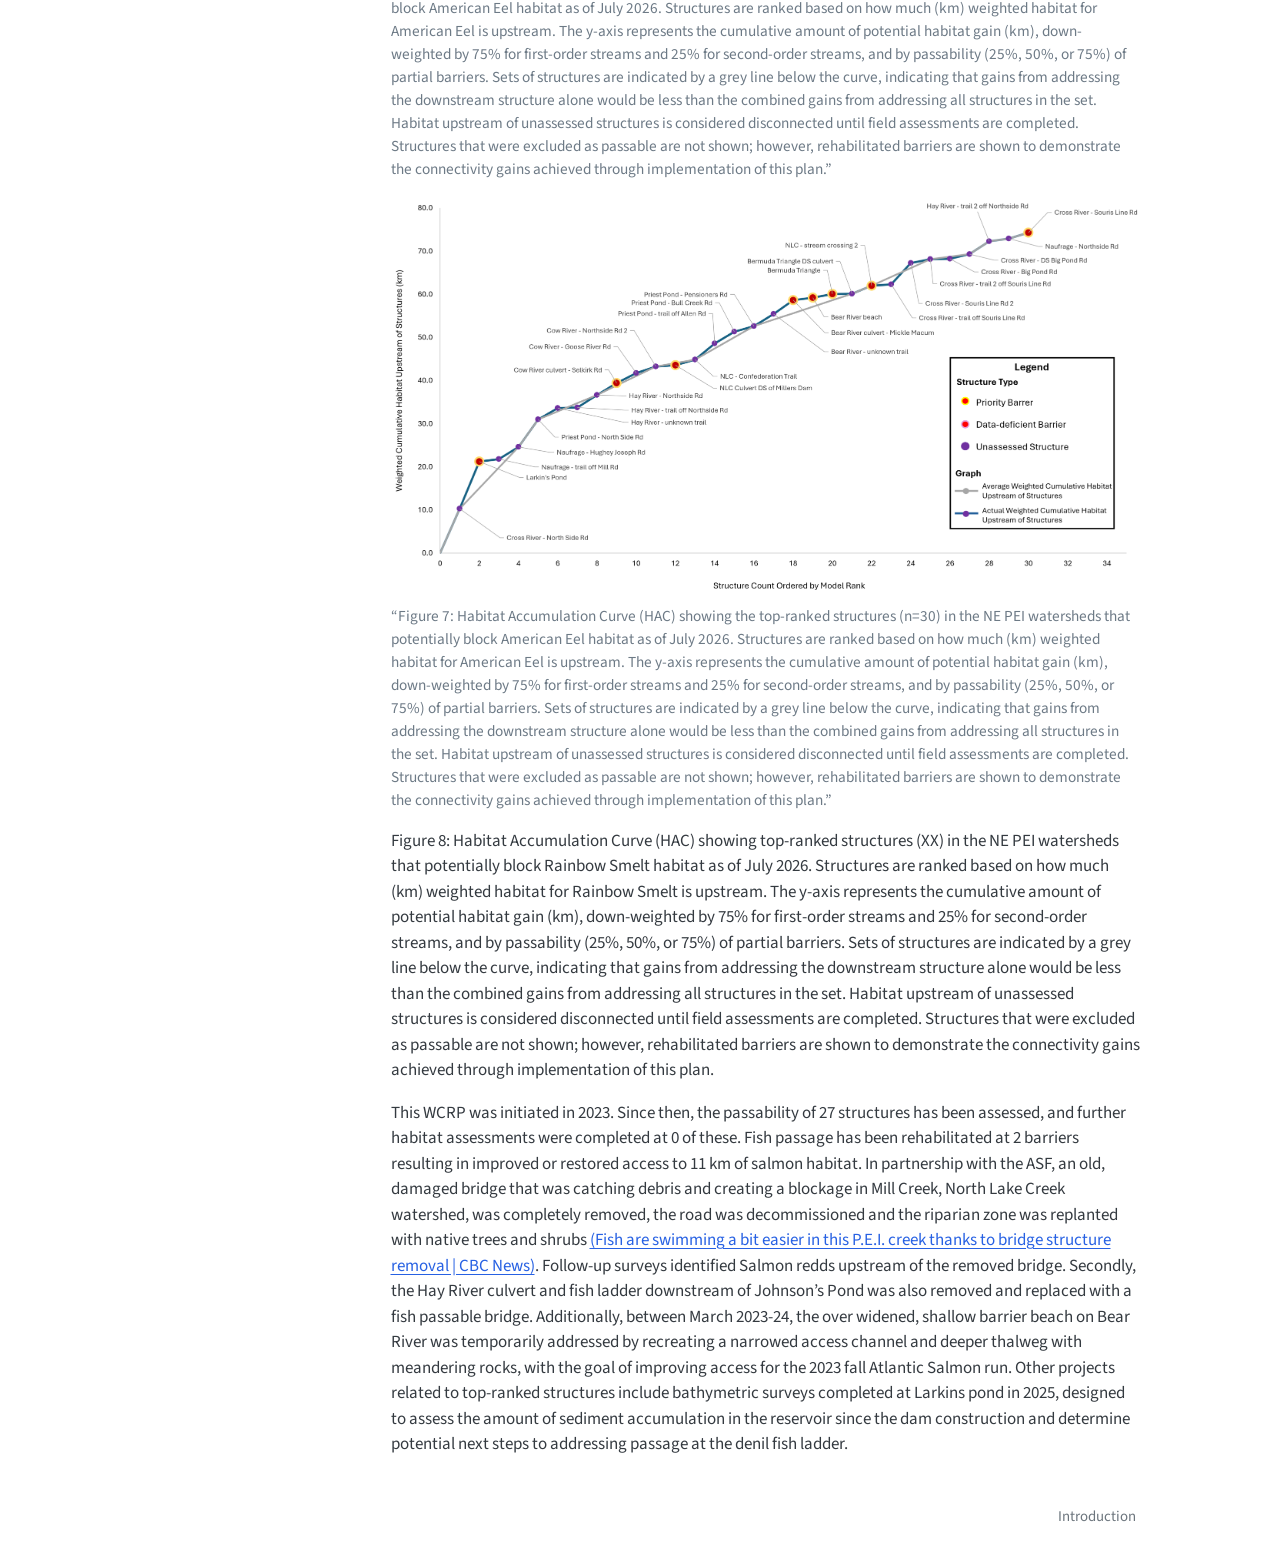
==== commit ca07beba: "render" ====
--- a/_book/index.html
+++ b/_book/index.html
@@ -232,7 +232,8 @@
 <p>In the NE PEI watersheds, 103.74 km of Atlantic Salmon habitat are currently connected to the ocean and 98.37 km are disconnected from it. This means that 51.34% of the 202.11 km of total salmon habitat is connected.</p>
 <p>In the NE PEI watersheds, 43.04 km of American Eel habitat are currently connected to the ocean and 132.77 km are disconnected from it. This means that 24.48% of the 176.80 km of total eel habitat is connected.</p>
 <p>In the NE PEI watersheds, X km of Rainbow Smelt habitat are currently connected to the ocean and X km are disconnected from it. This means that X% of the X km of total smelt habitat is connected.</p>
-<p>In the NE PEI watersheds, X structures potentially disconnect Atlantic Salmon and American Eel habitat. Of these, 10 are identified as barriers in need of rehabilitation (priority barriers), 0 are identified as barriers that do not warrant rehabilitation (non-actionable), and 4 require further field assessment.</p>
+<p>In the NE PEI watersheds, 128 structures potentially disconnect Atlantic Salmon habitat. Of these, 10 are identified as barriers in need of rehabilitation (priority barriers), 0 are identified as barriers that do not warrant rehabilitation (non-actionable), and 4 require further field assessment.</p>
+<p>In the NE PEI watersheds, 76 structures potentially disconnect American Eel habitat. Of these, 10 are identified as barriers in need of rehabilitation (priority barriers), 0 are identified as barriers that do not warrant rehabilitation (non-actionable), and 4 require further field assessment.</p>
 <p>In the NE PEI watersheds, X structures potentially disconnect Rainbow Smelt. Of these, X are identified as barriers in need of rehabilitation (priority barriers), X are identified as barriers that do not warrant rehabilitation (non-actionable), and X require further field assessment.</p>
 <div class="quarto-figure quarto-figure-center">
 <figure class="figure">
@@ -272,7 +273,7 @@
 </figure>
 </div>
 <p>Figure 8: Habitat Accumulation Curve (HAC) showing top-ranked structures (XX) in the NE PEI watersheds that potentially block Rainbow Smelt habitat as of July 2026. Structures are ranked based on how much (km) weighted habitat for Rainbow Smelt is upstream. The y-axis represents the cumulative amount of potential habitat gain (km), down-weighted by 75% for first-order streams and 25% for second-order streams, and by passability (25%, 50%, or 75%) of partial barriers. Sets of structures are indicated by a grey line below the curve, indicating that gains from addressing the downstream structure alone would be less than the combined gains from addressing all structures in the set. Habitat upstream of unassessed structures is considered disconnected until field assessments are completed. Structures that were excluded as passable are not shown; however, rehabilitated barriers are shown to demonstrate the connectivity gains achieved through implementation of this plan.</p>
-<p>This WCRP was initiated in 2023. Since then, the passability of X structures has been assessed, and further habitat assessments were completed at X of these. Fish passage has been rehabilitated at X barriers resulting in improved or restored access to X km of habitat. In partnership with the ASF, an old, damaged bridge that was catching debris and creating a blockage in Mill Creek, North Lake Creek watershed, was completely removed, the road was decommissioned and the riparian zone was replanted with native trees and shrubs <a href="https://www.cbc.ca/news/canada/prince-edward-island/pei-bridge-removed-improved-fish-passage-1.7280811">(Fish are swimming a bit easier in this P.E.I. creek thanks to bridge structure removal | CBC News)</a>. Follow-up surveys identified Salmon redds upstream of the removed bridge. Secondly, the Hay River culvert and fish ladder downstream of Johnson’s Pond was also removed and replaced with a fish passable bridge. Additionally, between March 2023-24, the over widened, shallow barrier beach on Bear River was temporarily addressed by recreating a narrowed access channel and deeper thalweg with meandering rocks, with the goal of improving access for the 2023 fall Atlantic Salmon run. Other projects related to top-ranked structures include bathymetric surveys completed at Larkins pond in 2025, designed to assess the amount of sediment accumulation in the reservoir since the dam construction and determine potential next steps to addressing passage at the denil fish ladder.</p>
+<p>This WCRP was initiated in 2023. Since then, the passability of 27 structures has been assessed, and further habitat assessments were completed at 0 of these. Fish passage has been rehabilitated at 2 barriers resulting in improved or restored access to 11 km of salmon habitat. In partnership with the ASF, an old, damaged bridge that was catching debris and creating a blockage in Mill Creek, North Lake Creek watershed, was completely removed, the road was decommissioned and the riparian zone was replanted with native trees and shrubs <a href="https://www.cbc.ca/news/canada/prince-edward-island/pei-bridge-removed-improved-fish-passage-1.7280811">(Fish are swimming a bit easier in this P.E.I. creek thanks to bridge structure removal | CBC News)</a>. Follow-up surveys identified Salmon redds upstream of the removed bridge. Secondly, the Hay River culvert and fish ladder downstream of Johnson’s Pond was also removed and replaced with a fish passable bridge. Additionally, between March 2023-24, the over widened, shallow barrier beach on Bear River was temporarily addressed by recreating a narrowed access channel and deeper thalweg with meandering rocks, with the goal of improving access for the 2023 fall Atlantic Salmon run. Other projects related to top-ranked structures include bathymetric surveys completed at Larkins pond in 2025, designed to assess the amount of sediment accumulation in the reservoir since the dam construction and determine potential next steps to addressing passage at the denil fish ladder.</p>
 
 
 </section>
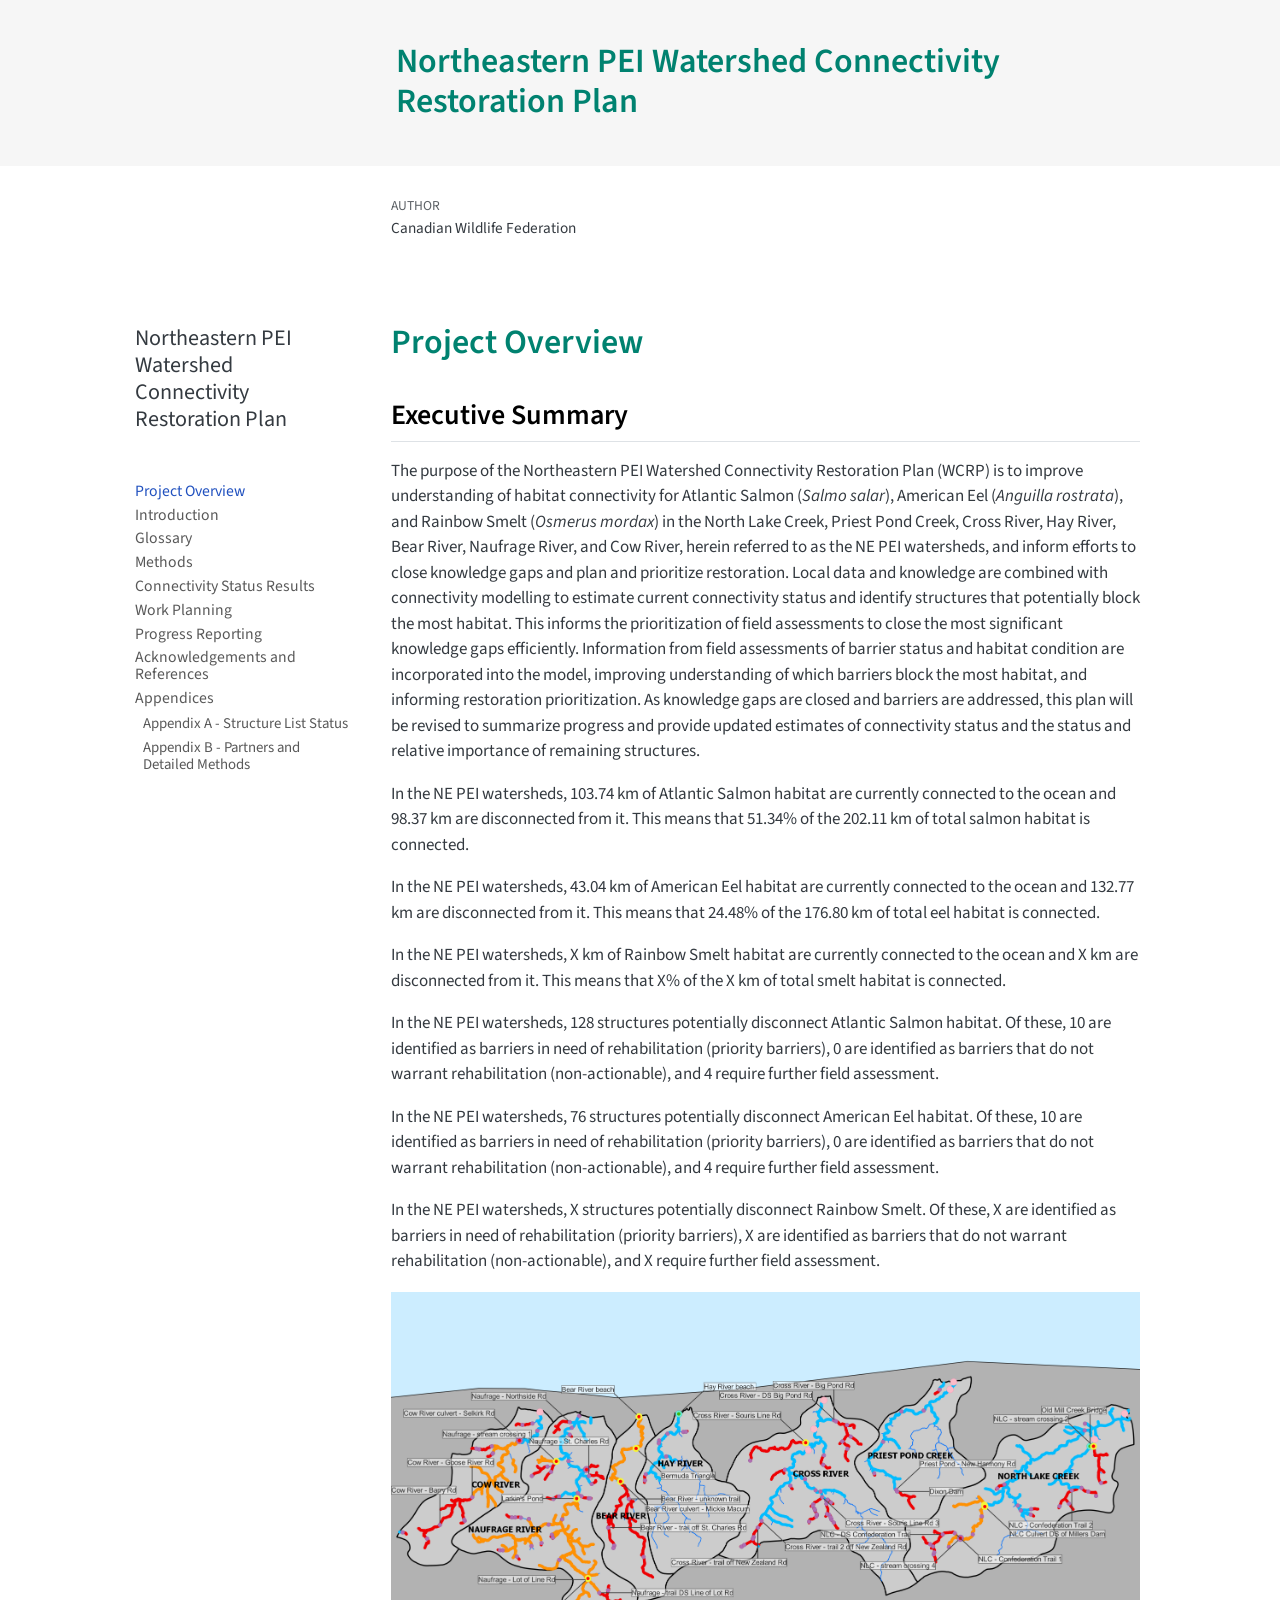
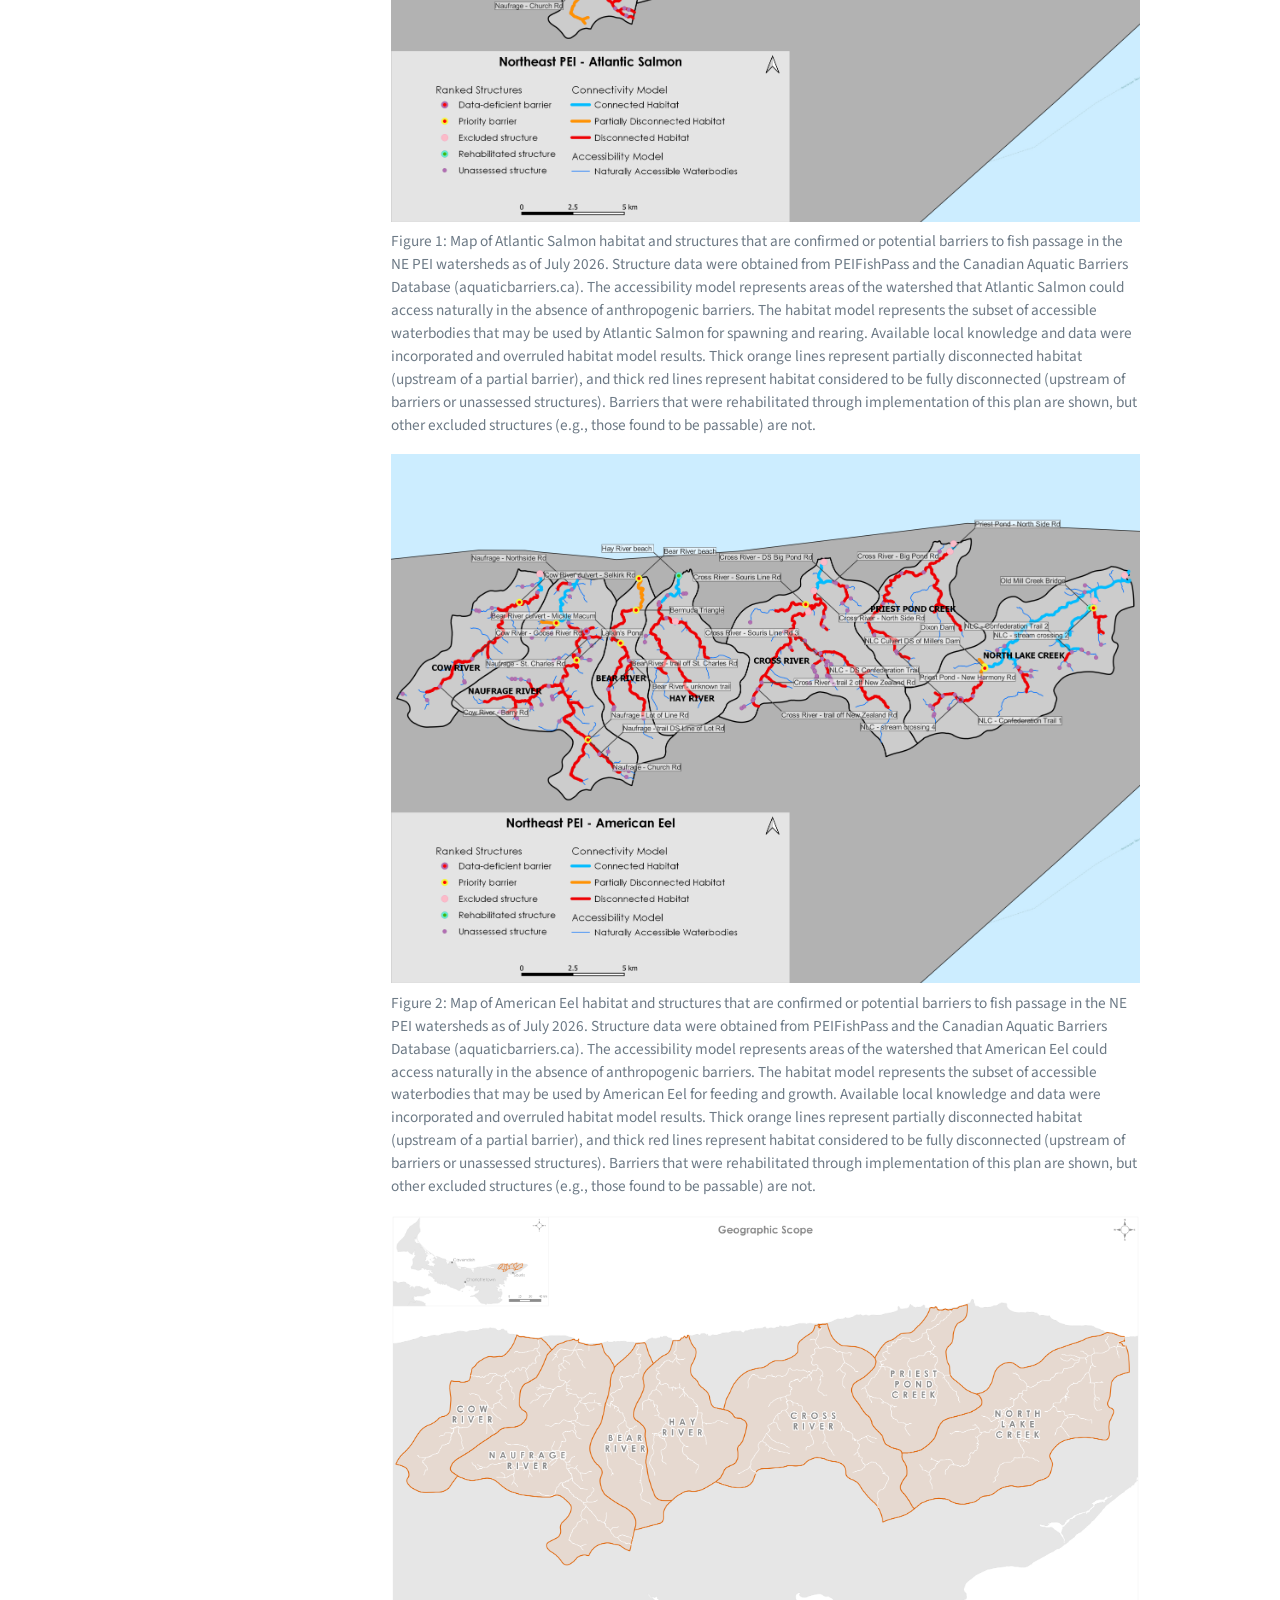
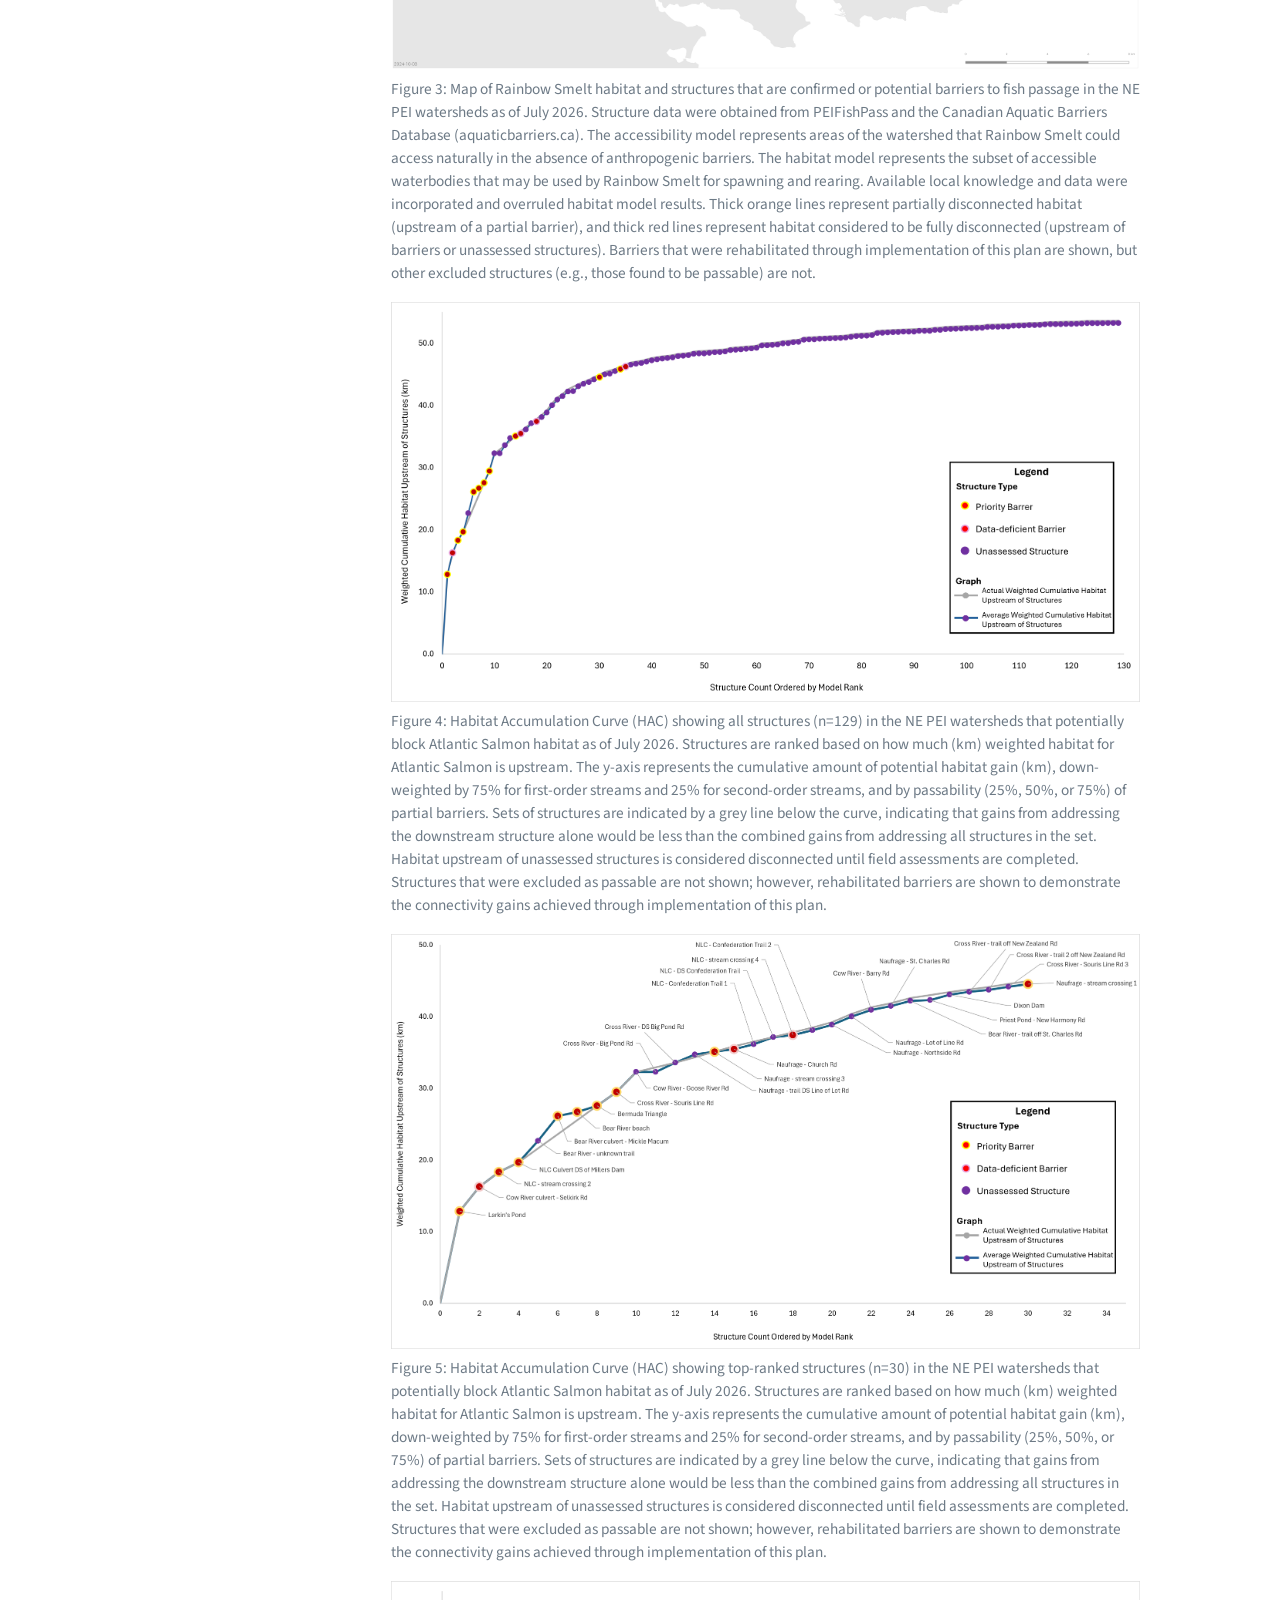
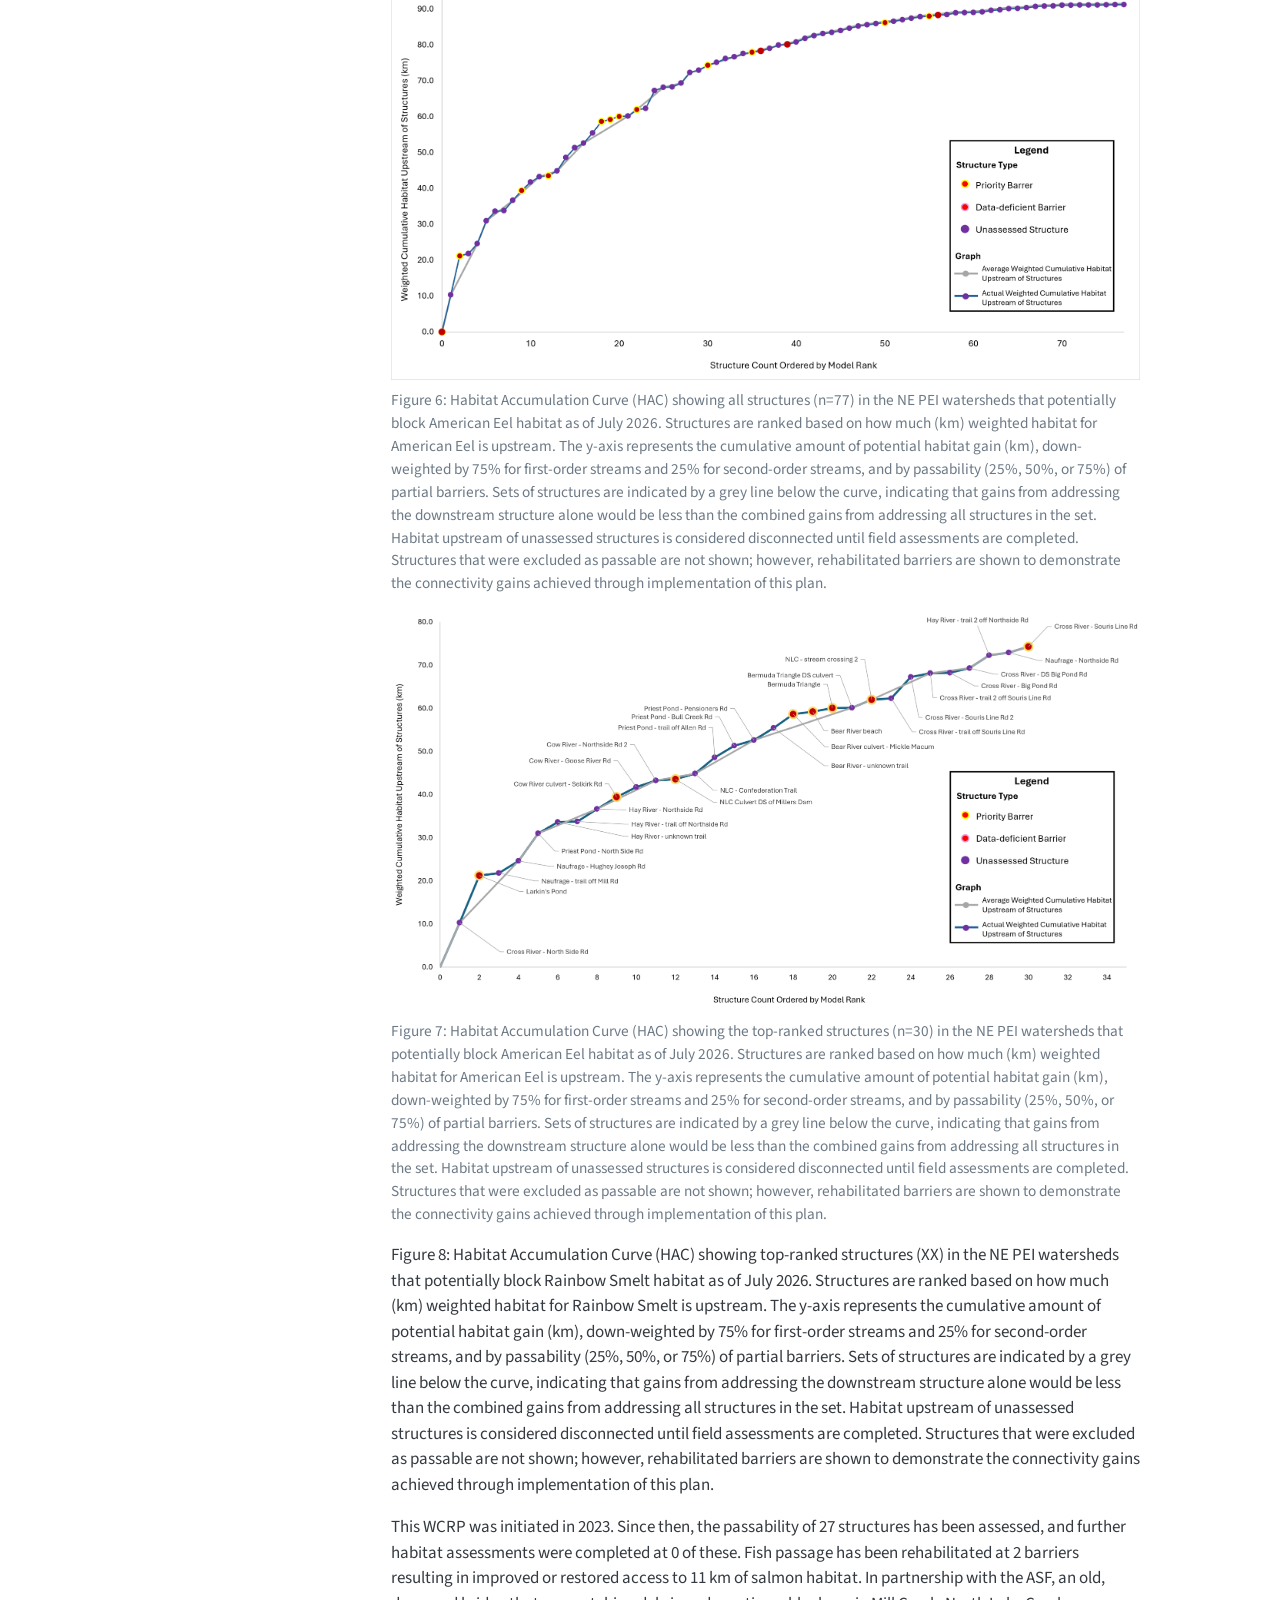
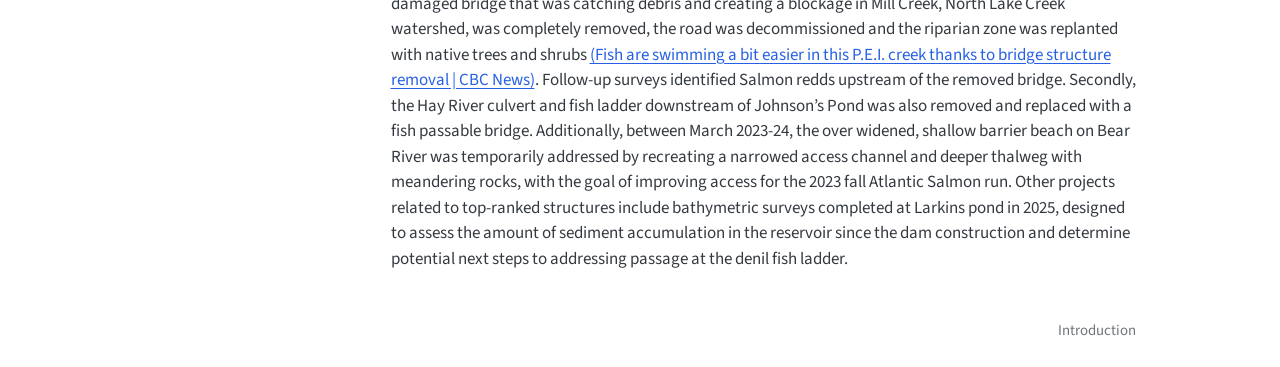
==== commit adf084ab: "Render" ====
--- a/_book/index.html
+++ b/_book/index.html
@@ -238,38 +238,43 @@
 <div class="quarto-figure quarto-figure-center">
 <figure class="figure">
 <p><img src="content/images/Figure1.png" class="img-fluid figure-img"></p>
-<figcaption>“Figure 1: Map of Atlantic Salmon habitat and structures that are confirmed or potential barriers to fish passage in the NE PEI watersheds as of July 2026. Structure data were obtained from PEIFishPass and the Canadian Aquatic Barriers Database (aquaticbarriers.ca). The accessibility model represents areas of the watershed that Atlantic Salmon could access naturally in the absence of anthropogenic barriers. The habitat model represents the subset of accessible waterbodies that may be used by Atlantic Salmon for spawning and rearing. Available local knowledge and data were incorporated and overruled habitat model results. Thick orange lines represent partially disconnected habitat (upstream of a partial barrier), and thick red lines represent habitat considered to be fully disconnected (upstream of barriers or unassessed structures). Barriers that were rehabilitated through implementation of this plan are shown, but other excluded structures (e.g., those found to be passable) are not.”</figcaption>
+<figcaption>Figure 1: Map of Atlantic Salmon habitat and structures that are confirmed or potential barriers to fish passage in the NE PEI watersheds as of July 2026. Structure data were obtained from PEIFishPass and the Canadian Aquatic Barriers Database (aquaticbarriers.ca). The accessibility model represents areas of the watershed that Atlantic Salmon could access naturally in the absence of anthropogenic barriers. The habitat model represents the subset of accessible waterbodies that may be used by Atlantic Salmon for spawning and rearing. Available local knowledge and data were incorporated and overruled habitat model results. Thick orange lines represent partially disconnected habitat (upstream of a partial barrier), and thick red lines represent habitat considered to be fully disconnected (upstream of barriers or unassessed structures). Barriers that were rehabilitated through implementation of this plan are shown, but other excluded structures (e.g., those found to be passable) are not.</figcaption>
 </figure>
 </div>
 <div class="quarto-figure quarto-figure-center">
 <figure class="figure">
 <p><img src="content/images/Figure2.png" class="img-fluid figure-img"></p>
-<figcaption>“Figure 2: Map of American Eel habitat and structures that are confirmed or potential barriers to fish passage in the NE PEI watersheds as of July 2026. Structure data were obtained from PEIFishPass and the Canadian Aquatic Barriers Database (aquaticbarriers.ca). The accessibility model represents areas of the watershed that American Eel could access naturally in the absence of anthropogenic barriers. The habitat model represents the subset of accessible waterbodies that may be used by American Eel for feeding and growth. Available local knowledge and data were incorporated and overruled habitat model results. Thick orange lines represent partially disconnected habitat (upstream of a partial barrier), and thick red lines represent habitat considered to be fully disconnected (upstream of barriers or unassessed structures). Barriers that were rehabilitated through implementation of this plan are shown, but other excluded structures (e.g., those found to be passable) are not.”</figcaption>
+<figcaption>Figure 2: Map of American Eel habitat and structures that are confirmed or potential barriers to fish passage in the NE PEI watersheds as of July 2026. Structure data were obtained from PEIFishPass and the Canadian Aquatic Barriers Database (aquaticbarriers.ca). The accessibility model represents areas of the watershed that American Eel could access naturally in the absence of anthropogenic barriers. The habitat model represents the subset of accessible waterbodies that may be used by American Eel for feeding and growth. Available local knowledge and data were incorporated and overruled habitat model results. Thick orange lines represent partially disconnected habitat (upstream of a partial barrier), and thick red lines represent habitat considered to be fully disconnected (upstream of barriers or unassessed structures). Barriers that were rehabilitated through implementation of this plan are shown, but other excluded structures (e.g., those found to be passable) are not.</figcaption>
 </figure>
 </div>
-<p>Figure 3: Map of Rainbow Smelt habitat and structures that are confirmed or potential barriers to fish passage in the NE PEI watersheds as of July 2026. Structure data were obtained from PEIFishPass and the Canadian Aquatic Barriers Database (aquaticbarriers.ca). The accessibility model represents areas of the watershed that Rainbow Smelt could access naturally in the absence of anthropogenic barriers. The habitat model represents the subset of accessible waterbodies that may be used by Rainbow Smelt for spawning and rearing. Available local knowledge and data were incorporated and overruled habitat model results. Thick orange lines represent partially disconnected habitat (upstream of a partial barrier), and thick red lines represent habitat considered to be fully disconnected (upstream of barriers or unassessed structures). Barriers that were rehabilitated through implementation of this plan are shown, but other excluded structures (e.g., those found to be passable) are not.</p>
+<div class="quarto-figure quarto-figure-center">
+<figure class="figure">
+<p><img src="content/images/Figure3.png" class="img-fluid figure-img"></p>
+<figcaption>Figure 3: Map of Rainbow Smelt habitat and structures that are confirmed or potential barriers to fish passage in the NE PEI watersheds as of July 2026. Structure data were obtained from PEIFishPass and the Canadian Aquatic Barriers Database (aquaticbarriers.ca). The accessibility model represents areas of the watershed that Rainbow Smelt could access naturally in the absence of anthropogenic barriers. The habitat model represents the subset of accessible waterbodies that may be used by Rainbow Smelt for spawning and rearing. Available local knowledge and data were incorporated and overruled habitat model results. Thick orange lines represent partially disconnected habitat (upstream of a partial barrier), and thick red lines represent habitat considered to be fully disconnected (upstream of barriers or unassessed structures). Barriers that were rehabilitated through implementation of this plan are shown, but other excluded structures (e.g., those found to be passable) are not.</figcaption>
+</figure>
+</div>
 <div class="quarto-figure quarto-figure-center">
 <figure class="figure">
 <p><img src="content/images/Figure4.png" class="img-fluid figure-img"></p>
-<figcaption>“Figure 4: Habitat Accumulation Curve (HAC) showing all structures (n=129) in the NE PEI watersheds that potentially block Atlantic Salmon habitat as of July 2026. Structures are ranked based on how much (km) weighted habitat for Atlantic Salmon is upstream. The y-axis represents the cumulative amount of potential habitat gain (km), down-weighted by 75% for first-order streams and 25% for second-order streams, and by passability (25%, 50%, or 75%) of partial barriers. Sets of structures are indicated by a grey line below the curve, indicating that gains from addressing the downstream structure alone would be less than the combined gains from addressing all structures in the set. Habitat upstream of unassessed structures is considered disconnected until field assessments are completed. Structures that were excluded as passable are not shown; however, rehabilitated barriers are shown to demonstrate the connectivity gains achieved through implementation of this plan.”</figcaption>
+<figcaption>Figure 4: Habitat Accumulation Curve (HAC) showing all structures (n=129) in the NE PEI watersheds that potentially block Atlantic Salmon habitat as of July 2026. Structures are ranked based on how much (km) weighted habitat for Atlantic Salmon is upstream. The y-axis represents the cumulative amount of potential habitat gain (km), down-weighted by 75% for first-order streams and 25% for second-order streams, and by passability (25%, 50%, or 75%) of partial barriers. Sets of structures are indicated by a grey line below the curve, indicating that gains from addressing the downstream structure alone would be less than the combined gains from addressing all structures in the set. Habitat upstream of unassessed structures is considered disconnected until field assessments are completed. Structures that were excluded as passable are not shown; however, rehabilitated barriers are shown to demonstrate the connectivity gains achieved through implementation of this plan.</figcaption>
 </figure>
 </div>
 <div class="quarto-figure quarto-figure-center">
 <figure class="figure">
 <p><img src="content/images/Figure5.png" class="img-fluid figure-img"></p>
-<figcaption>“Figure 5: Habitat Accumulation Curve (HAC) showing top-ranked structures (n=30) in the NE PEI watersheds that potentially block Atlantic Salmon habitat as of July 2026. Structures are ranked based on how much (km) weighted habitat for Atlantic Salmon is upstream. The y-axis represents the cumulative amount of potential habitat gain (km), down-weighted by 75% for first-order streams and 25% for second-order streams, and by passability (25%, 50%, or 75%) of partial barriers. Sets of structures are indicated by a grey line below the curve, indicating that gains from addressing the downstream structure alone would be less than the combined gains from addressing all structures in the set. Habitat upstream of unassessed structures is considered disconnected until field assessments are completed. Structures that were excluded as passable are not shown; however, rehabilitated barriers are shown to demonstrate the connectivity gains achieved through implementation of this plan.”</figcaption>
+<figcaption>Figure 5: Habitat Accumulation Curve (HAC) showing top-ranked structures (n=30) in the NE PEI watersheds that potentially block Atlantic Salmon habitat as of July 2026. Structures are ranked based on how much (km) weighted habitat for Atlantic Salmon is upstream. The y-axis represents the cumulative amount of potential habitat gain (km), down-weighted by 75% for first-order streams and 25% for second-order streams, and by passability (25%, 50%, or 75%) of partial barriers. Sets of structures are indicated by a grey line below the curve, indicating that gains from addressing the downstream structure alone would be less than the combined gains from addressing all structures in the set. Habitat upstream of unassessed structures is considered disconnected until field assessments are completed. Structures that were excluded as passable are not shown; however, rehabilitated barriers are shown to demonstrate the connectivity gains achieved through implementation of this plan.</figcaption>
 </figure>
 </div>
 <div class="quarto-figure quarto-figure-center">
 <figure class="figure">
 <p><img src="content/images/Figure6.png" class="img-fluid figure-img"></p>
-<figcaption>“Figure 6: Habitat Accumulation Curve (HAC) showing all structures (n=77) in the NE PEI watersheds that potentially block American Eel habitat as of July 2026. Structures are ranked based on how much (km) weighted habitat for American Eel is upstream. The y-axis represents the cumulative amount of potential habitat gain (km), down-weighted by 75% for first-order streams and 25% for second-order streams, and by passability (25%, 50%, or 75%) of partial barriers. Sets of structures are indicated by a grey line below the curve, indicating that gains from addressing the downstream structure alone would be less than the combined gains from addressing all structures in the set. Habitat upstream of unassessed structures is considered disconnected until field assessments are completed. Structures that were excluded as passable are not shown; however, rehabilitated barriers are shown to demonstrate the connectivity gains achieved through implementation of this plan.”</figcaption>
+<figcaption>Figure 6: Habitat Accumulation Curve (HAC) showing all structures (n=77) in the NE PEI watersheds that potentially block American Eel habitat as of July 2026. Structures are ranked based on how much (km) weighted habitat for American Eel is upstream. The y-axis represents the cumulative amount of potential habitat gain (km), down-weighted by 75% for first-order streams and 25% for second-order streams, and by passability (25%, 50%, or 75%) of partial barriers. Sets of structures are indicated by a grey line below the curve, indicating that gains from addressing the downstream structure alone would be less than the combined gains from addressing all structures in the set. Habitat upstream of unassessed structures is considered disconnected until field assessments are completed. Structures that were excluded as passable are not shown; however, rehabilitated barriers are shown to demonstrate the connectivity gains achieved through implementation of this plan.</figcaption>
 </figure>
 </div>
 <div class="quarto-figure quarto-figure-center">
 <figure class="figure">
 <p><img src="content/images/Figure7.png" class="img-fluid figure-img"></p>
-<figcaption>“Figure 7: Habitat Accumulation Curve (HAC) showing the top-ranked structures (n=30) in the NE PEI watersheds that potentially block American Eel habitat as of July 2026. Structures are ranked based on how much (km) weighted habitat for American Eel is upstream. The y-axis represents the cumulative amount of potential habitat gain (km), down-weighted by 75% for first-order streams and 25% for second-order streams, and by passability (25%, 50%, or 75%) of partial barriers. Sets of structures are indicated by a grey line below the curve, indicating that gains from addressing the downstream structure alone would be less than the combined gains from addressing all structures in the set. Habitat upstream of unassessed structures is considered disconnected until field assessments are completed. Structures that were excluded as passable are not shown; however, rehabilitated barriers are shown to demonstrate the connectivity gains achieved through implementation of this plan.”</figcaption>
+<figcaption>Figure 7: Habitat Accumulation Curve (HAC) showing the top-ranked structures (n=30) in the NE PEI watersheds that potentially block American Eel habitat as of July 2026. Structures are ranked based on how much (km) weighted habitat for American Eel is upstream. The y-axis represents the cumulative amount of potential habitat gain (km), down-weighted by 75% for first-order streams and 25% for second-order streams, and by passability (25%, 50%, or 75%) of partial barriers. Sets of structures are indicated by a grey line below the curve, indicating that gains from addressing the downstream structure alone would be less than the combined gains from addressing all structures in the set. Habitat upstream of unassessed structures is considered disconnected until field assessments are completed. Structures that were excluded as passable are not shown; however, rehabilitated barriers are shown to demonstrate the connectivity gains achieved through implementation of this plan.</figcaption>
 </figure>
 </div>
 <p>Figure 8: Habitat Accumulation Curve (HAC) showing top-ranked structures (XX) in the NE PEI watersheds that potentially block Rainbow Smelt habitat as of July 2026. Structures are ranked based on how much (km) weighted habitat for Rainbow Smelt is upstream. The y-axis represents the cumulative amount of potential habitat gain (km), down-weighted by 75% for first-order streams and 25% for second-order streams, and by passability (25%, 50%, or 75%) of partial barriers. Sets of structures are indicated by a grey line below the curve, indicating that gains from addressing the downstream structure alone would be less than the combined gains from addressing all structures in the set. Habitat upstream of unassessed structures is considered disconnected until field assessments are completed. Structures that were excluded as passable are not shown; however, rehabilitated barriers are shown to demonstrate the connectivity gains achieved through implementation of this plan.</p>
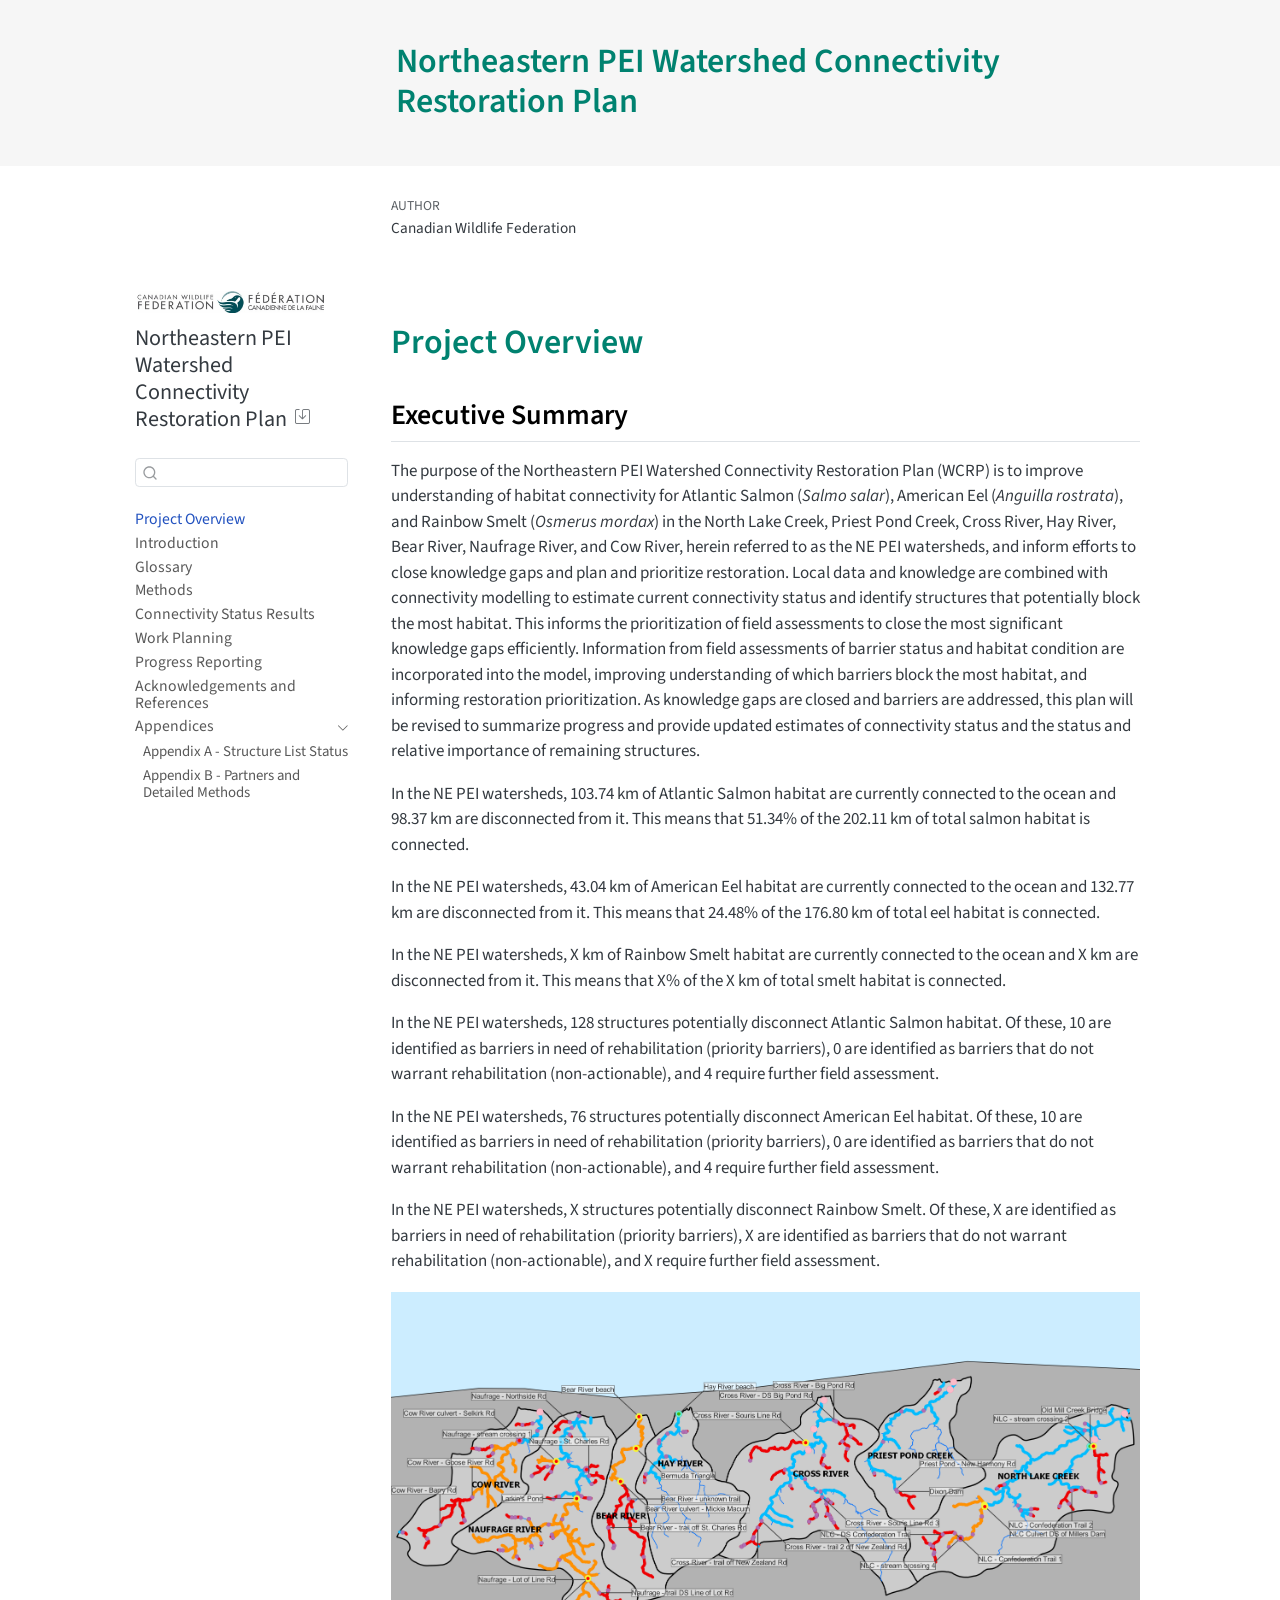
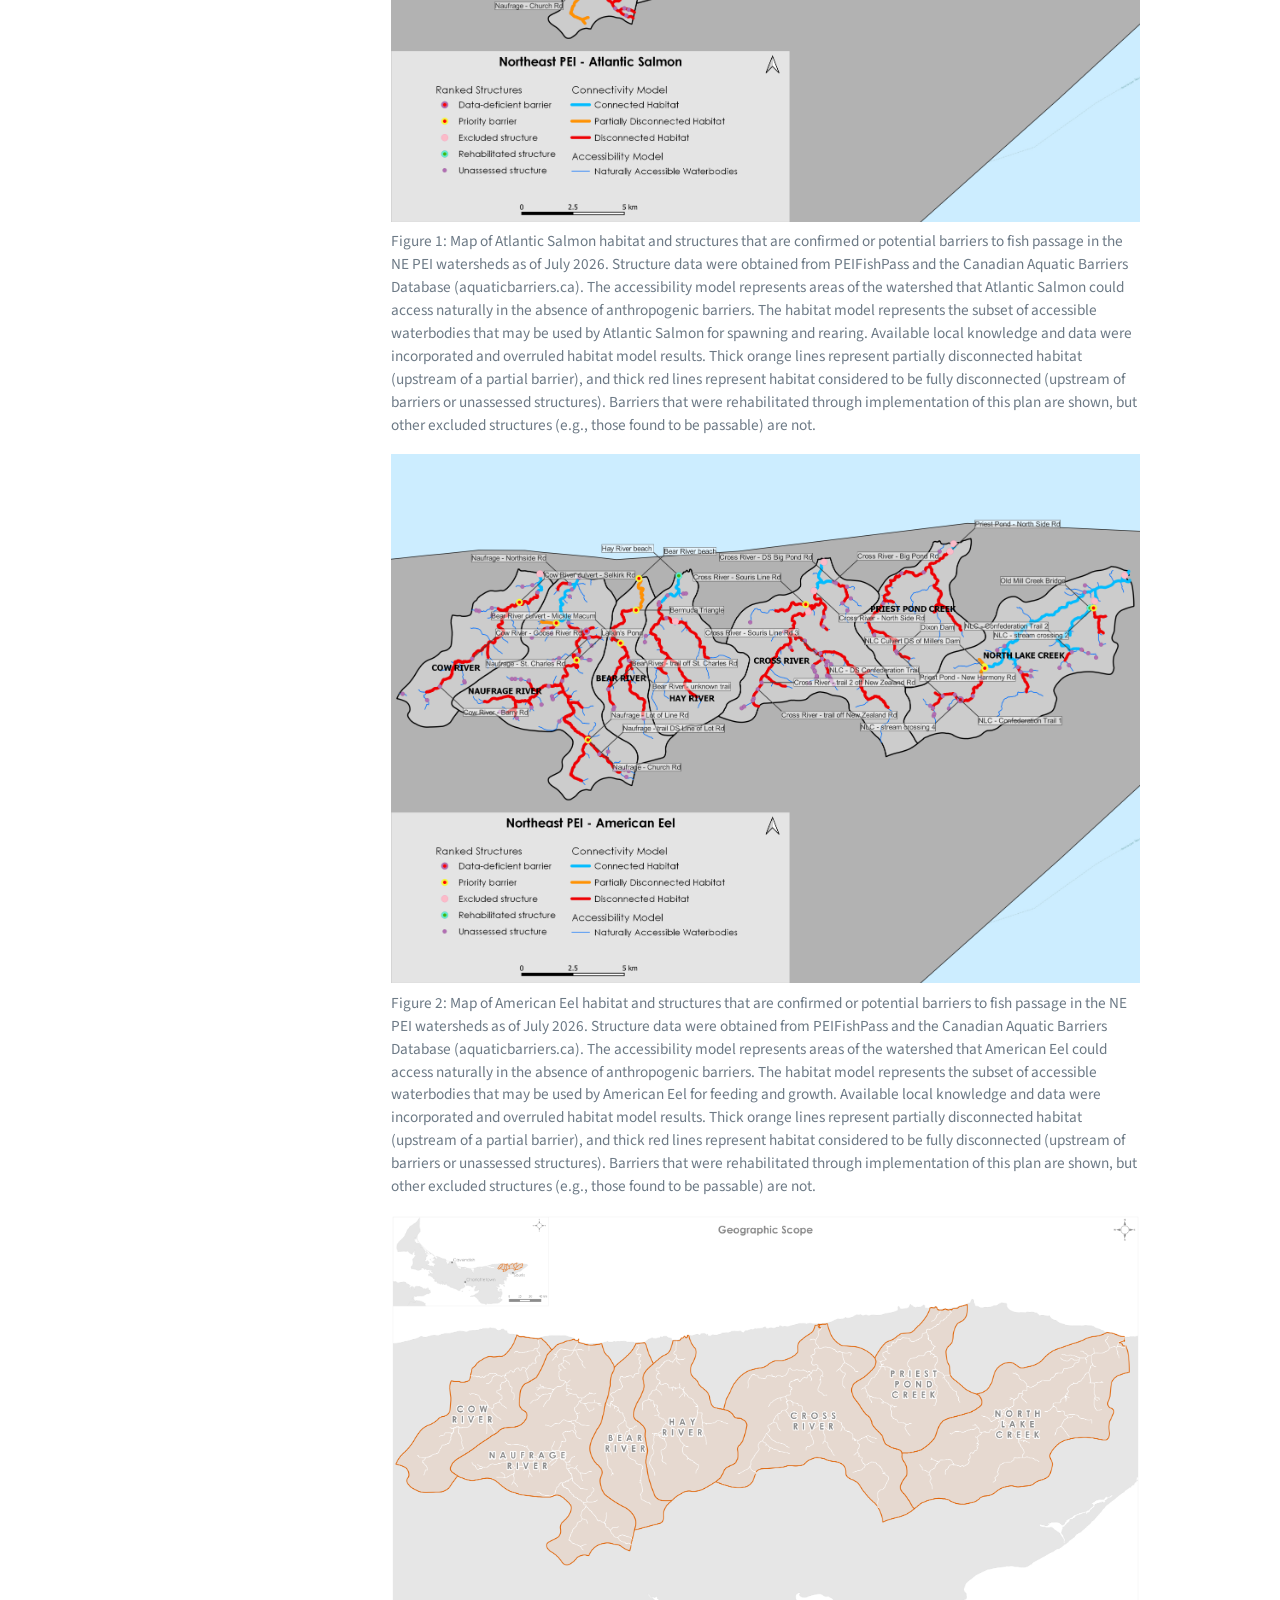
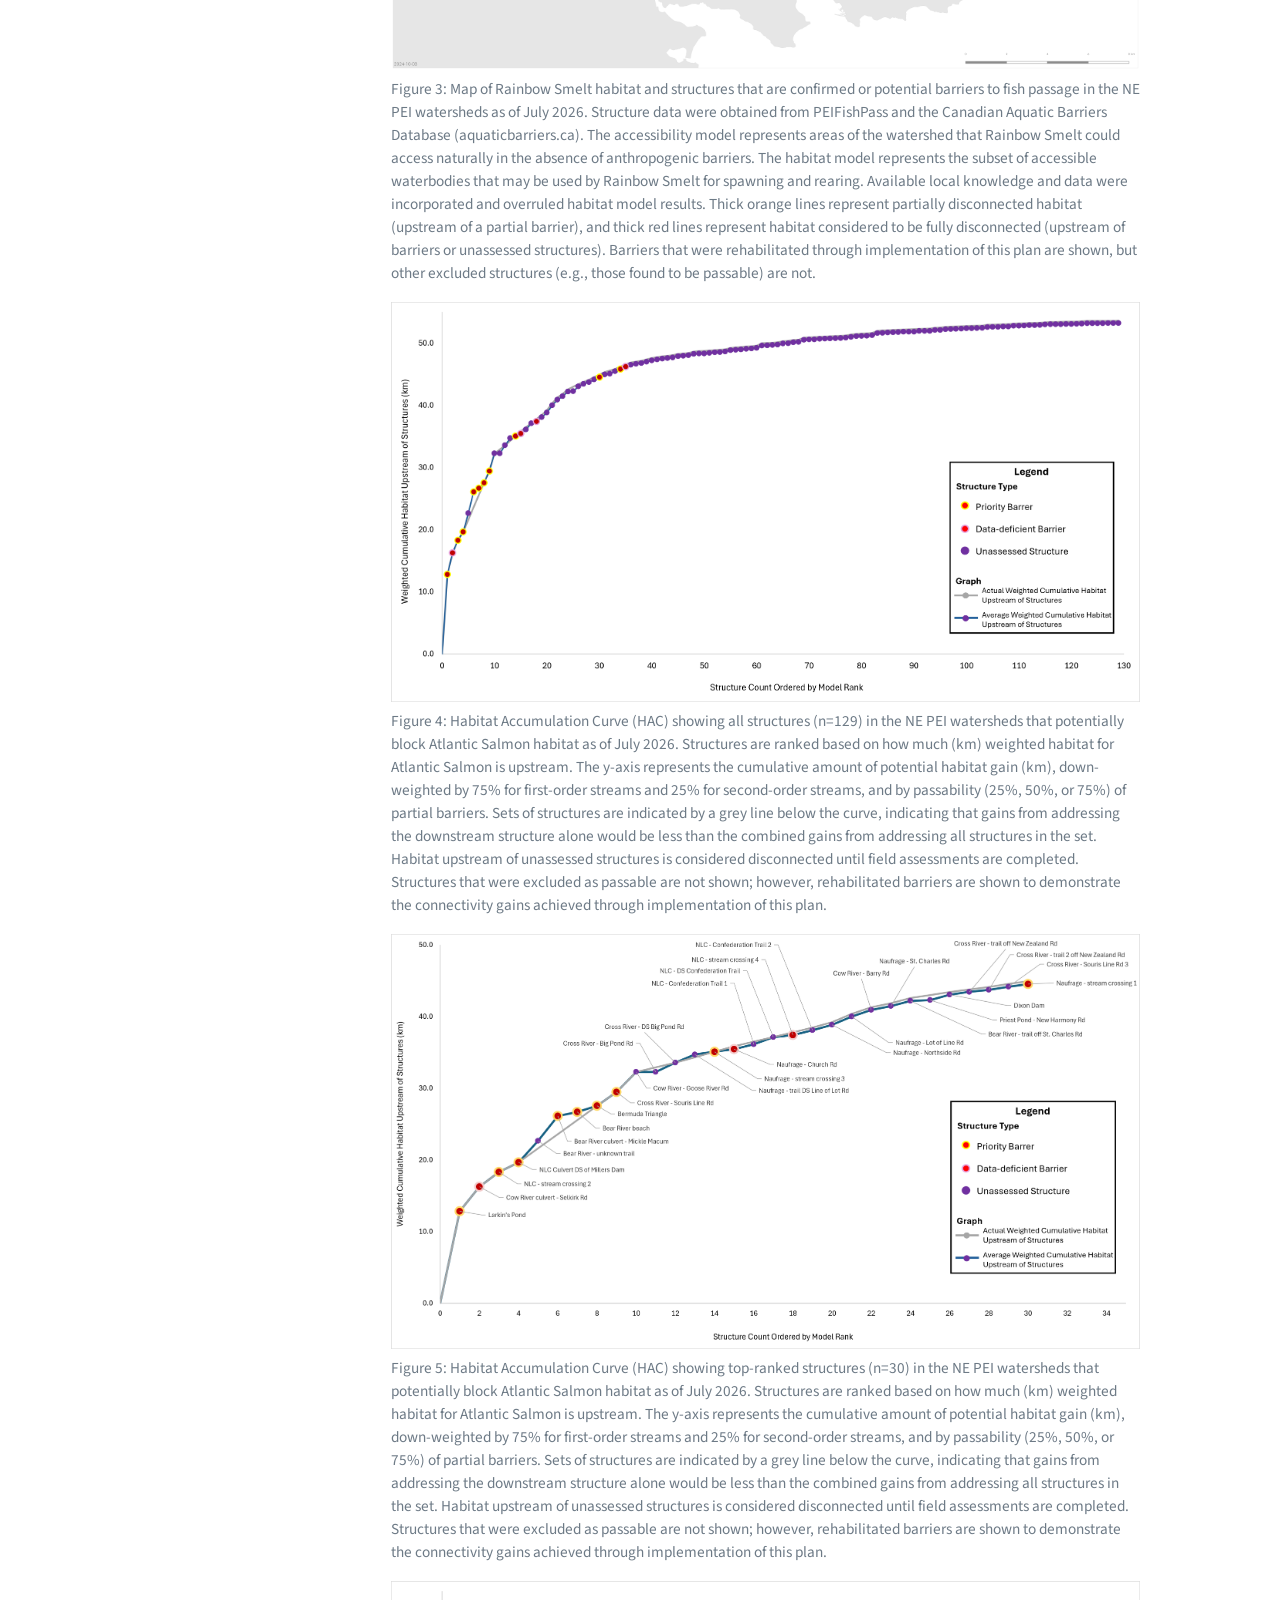
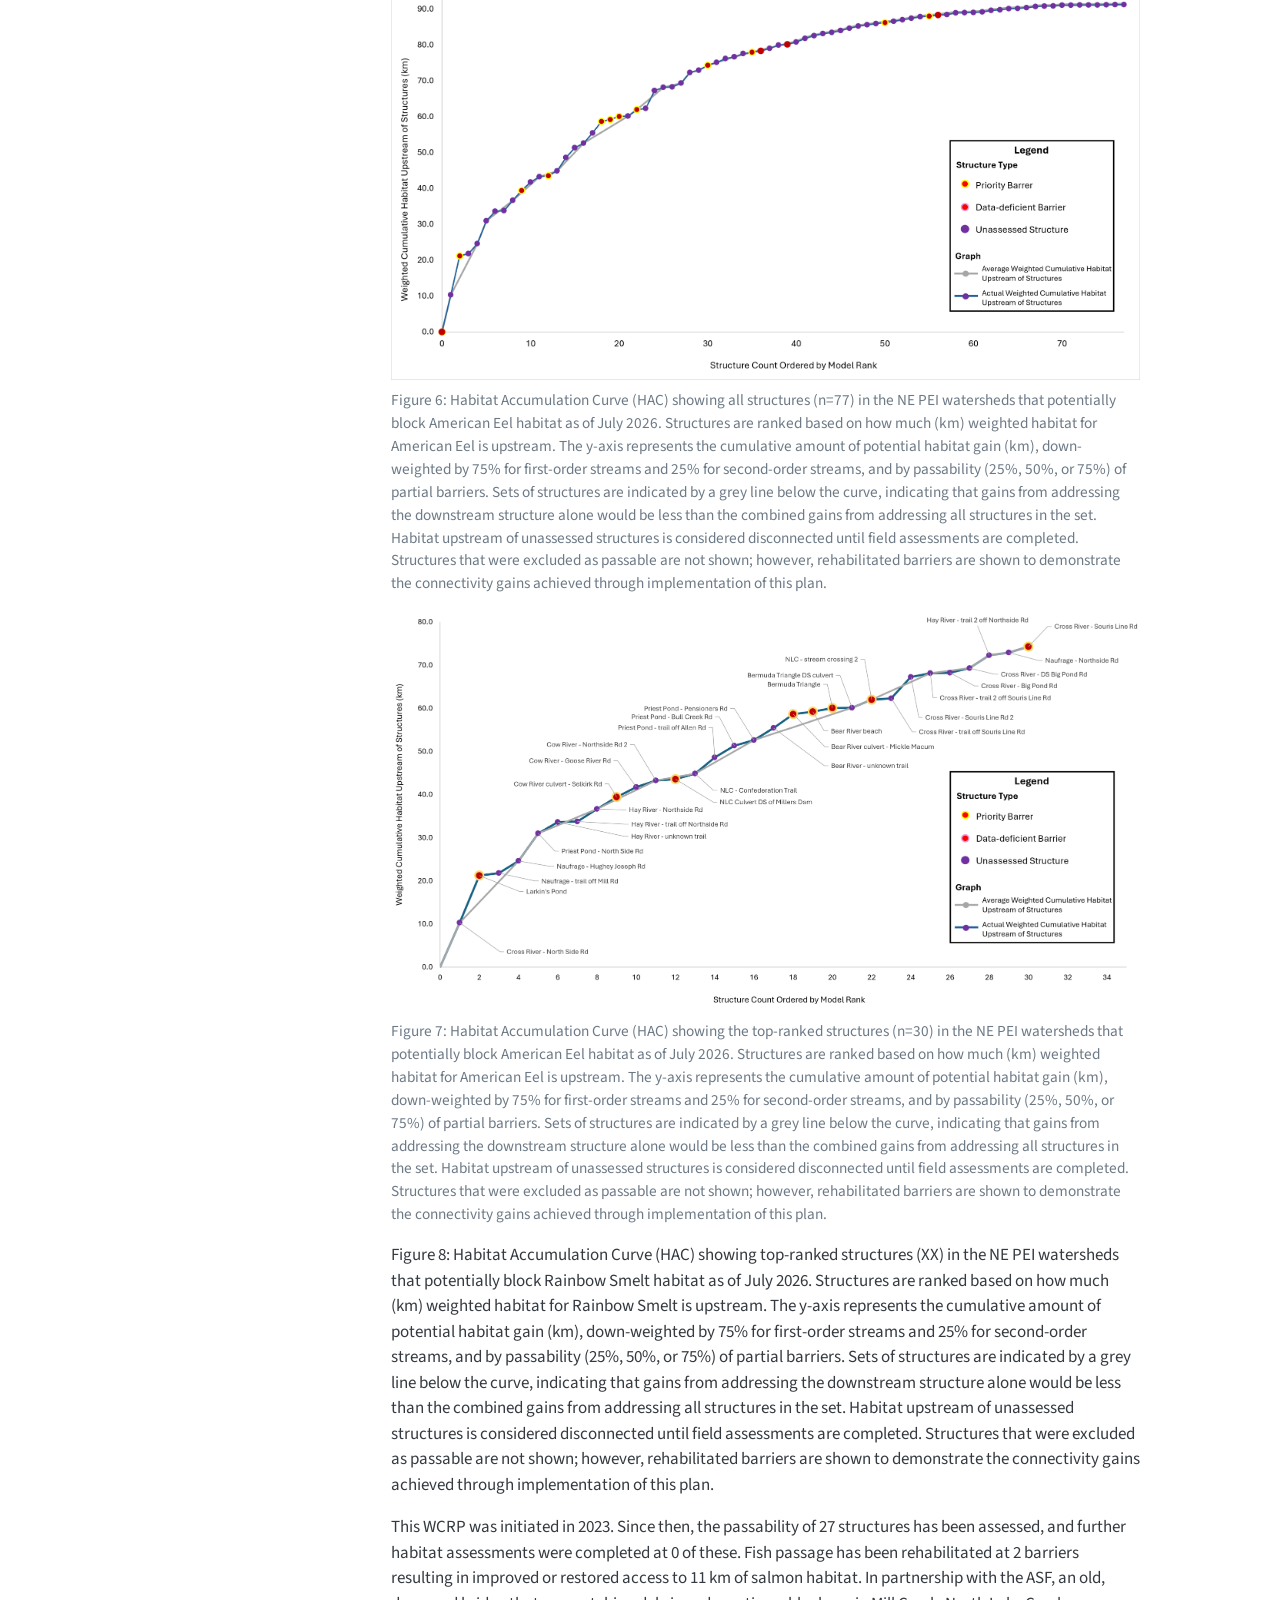
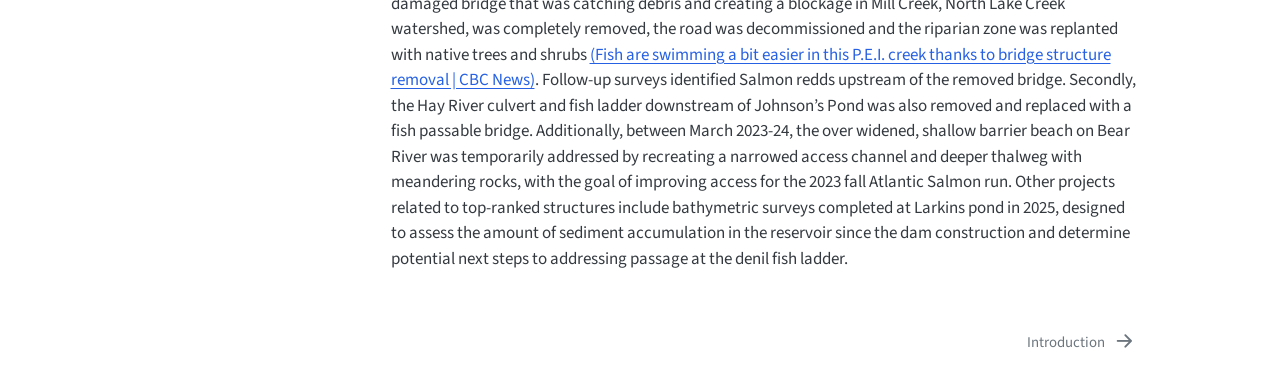
==== commit 2d4c56ba: "Initial initial commit" ====
--- a/_book/index.html
+++ b/_book/index.html
@@ -2,7 +2,7 @@
 <html xmlns="http://www.w3.org/1999/xhtml" lang="en" xml:lang="en"><head>
 
 <meta charset="utf-8">
-<meta name="generator" content="quarto-1.5.57">
+<meta name="generator" content="quarto-1.10.18">
 
 <meta name="viewport" content="width=device-width, initial-scale=1.0, user-scalable=yes">
 
@@ -10,10 +10,16 @@
 
 <title>Northeastern PEI Watershed Connectivity Restoration Plan</title>
 <style>
-code{white-space: pre-wrap;}
+/* Default styles provided by pandoc.
+** See https://pandoc.org/MANUAL.html#variables-for-html for config info.
+*/
 span.smallcaps{font-variant: small-caps;}
-div.columns{display: flex; gap: min(4vw, 1.5em);}
-div.column{flex: auto; overflow-x: auto;}
+div.columns{display: flex; gap: 1.5em;}
+div.column{flex: auto;}
+@media screen {
+div.columns{gap: min(4vw, 1.5em);}
+div.column{overflow-x: auto;}
+}
 div.hanging-indent{margin-left: 1.5em; text-indent: -1.5em;}
 ul.task-list{list-style: none;}
 ul.task-list li input[type="checkbox"] {
@@ -31,15 +37,16 @@
 <script src="site_libs/quarto-search/quarto-search.js"></script>
 <meta name="quarto:offset" content="./">
 <link href="./content/project-overview.html" rel="next">
-<script src="site_libs/quarto-html/quarto.js"></script>
+<script src="site_libs/quarto-html/quarto.js" type="module"></script>
+<script src="site_libs/quarto-html/tabsets/tabsets.js" type="module"></script>
 <script src="site_libs/quarto-html/popper.min.js"></script>
 <script src="site_libs/quarto-html/tippy.umd.min.js"></script>
 <script src="site_libs/quarto-html/anchor.min.js"></script>
 <link href="site_libs/quarto-html/tippy.css" rel="stylesheet">
-<link href="site_libs/quarto-html/quarto-syntax-highlighting.css" rel="stylesheet" id="quarto-text-highlighting-styles">
+<link href="site_libs/quarto-html/quarto-syntax-highlighting-64a204ab8560d761af7679ceaba22944.css" rel="stylesheet" id="quarto-text-highlighting-styles">
 <script src="site_libs/bootstrap/bootstrap.min.js"></script>
 <link href="site_libs/bootstrap/bootstrap-icons.css" rel="stylesheet">
-<link href="site_libs/bootstrap/bootstrap.min.css" rel="stylesheet" id="quarto-bootstrap" data-mode="light">
+<link href="site_libs/bootstrap/bootstrap-d68e083fcb7a6ebd49264ddc944d4809.min.css" rel="stylesheet" append-hash="true" id="quarto-bootstrap" data-mode="light">
 <script id="quarto-search-options" type="application/json">{
   "location": "sidebar",
   "copy-button": false,
@@ -78,7 +85,7 @@
 <link rel="stylesheet" href="style.css">
 </head>
 
-<body class="nav-sidebar floating fullcontent">
+<body class="nav-sidebar floating fullcontent quarto-light">
 
 <div id="quarto-search-results"></div>
   <header id="quarto-header" class="headroom fixed-top quarto-banner">
@@ -124,7 +131,8 @@
   <nav id="quarto-sidebar" class="sidebar collapse collapse-horizontal quarto-sidebar-collapse-item sidebar-navigation floating overflow-auto">
     <div class="pt-lg-2 mt-2 text-left sidebar-header sidebar-header-stacked">
       <a href="./index.html" class="sidebar-logo-link">
-      <img src="./images/logo.png" alt="" class="sidebar-logo py-0 d-lg-inline d-none">
+      <img src="./content/images/logo.png" alt="" class="sidebar-logo light-content py-0 d-lg-inline d-none">
+      <img src="./content/images/logo.png" alt="" class="sidebar-logo dark-content py-0 d-lg-inline d-none">
       </a>
     <div class="sidebar-title mb-0 py-0">
       <a href="./">Northeastern PEI Watershed Connectivity Restoration Plan</a> 
@@ -286,239 +294,243 @@
 
 </main> <!-- /main -->
 <script id="quarto-html-after-body" type="application/javascript">
-window.document.addEventListener("DOMContentLoaded", function (event) {
-  const toggleBodyColorMode = (bsSheetEl) => {
-    const mode = bsSheetEl.getAttribute("data-mode");
-    const bodyEl = window.document.querySelector("body");
-    if (mode === "dark") {
-      bodyEl.classList.add("quarto-dark");
-      bodyEl.classList.remove("quarto-light");
-    } else {
-      bodyEl.classList.add("quarto-light");
-      bodyEl.classList.remove("quarto-dark");
-    }
-  }
-  const toggleBodyColorPrimary = () => {
-    const bsSheetEl = window.document.querySelector("link#quarto-bootstrap");
-    if (bsSheetEl) {
-      toggleBodyColorMode(bsSheetEl);
-    }
-  }
-  toggleBodyColorPrimary();  
-  const icon = "";
-  const anchorJS = new window.AnchorJS();
-  anchorJS.options = {
-    placement: 'right',
-    icon: icon
-  };
-  anchorJS.add('.anchored');
-  const isCodeAnnotation = (el) => {
-    for (const clz of el.classList) {
-      if (clz.startsWith('code-annotation-')) {                     
-        return true;
-      }
-    }
-    return false;
-  }
-  const onCopySuccess = function(e) {
-    // button target
-    const button = e.trigger;
-    // don't keep focus
-    button.blur();
-    // flash "checked"
-    button.classList.add('code-copy-button-checked');
-    var currentTitle = button.getAttribute("title");
-    button.setAttribute("title", "Copied!");
-    let tooltip;
-    if (window.bootstrap) {
-      button.setAttribute("data-bs-toggle", "tooltip");
-      button.setAttribute("data-bs-placement", "left");
-      button.setAttribute("data-bs-title", "Copied!");
-      tooltip = new bootstrap.Tooltip(button, 
-        { trigger: "manual", 
-          customClass: "code-copy-button-tooltip",
-          offset: [0, -8]});
-      tooltip.show();    
-    }
-    setTimeout(function() {
-      if (tooltip) {
-        tooltip.hide();
-        button.removeAttribute("data-bs-title");
-        button.removeAttribute("data-bs-toggle");
-        button.removeAttribute("data-bs-placement");
-      }
-      button.setAttribute("title", currentTitle);
-      button.classList.remove('code-copy-button-checked');
-    }, 1000);
-    // clear code selection
-    e.clearSelection();
-  }
-  const getTextToCopy = function(trigger) {
-      const codeEl = trigger.previousElementSibling.cloneNode(true);
+  window.document.addEventListener("DOMContentLoaded", function (event) {
+    const icon = "";
+    const anchorJS = new window.AnchorJS();
+    anchorJS.options = {
+      placement: 'right',
+      icon: icon
+    };
+    anchorJS.add('.anchored');
+    const isCodeAnnotation = (el) => {
+      for (const clz of el.classList) {
+        if (clz.startsWith('code-annotation-')) {                     
+          return true;
+        }
+      }
+      return false;
+    }
+    const onCopySuccess = function(e) {
+      // button target
+      const button = e.trigger;
+      // don't keep focus
+      button.blur();
+      // flash "checked"
+      button.classList.add('code-copy-button-checked');
+      var currentTitle = button.getAttribute("title");
+      button.setAttribute("title", "Copied!");
+      let tooltip;
+      if (window.bootstrap) {
+        button.setAttribute("data-bs-toggle", "tooltip");
+        button.setAttribute("data-bs-placement", "left");
+        button.setAttribute("data-bs-title", "Copied!");
+        tooltip = new bootstrap.Tooltip(button, 
+          { trigger: "manual", 
+            customClass: "code-copy-button-tooltip",
+            offset: [0, -8]});
+        tooltip.show();    
+      }
+      setTimeout(function() {
+        if (tooltip) {
+          tooltip.hide();
+          button.removeAttribute("data-bs-title");
+          button.removeAttribute("data-bs-toggle");
+          button.removeAttribute("data-bs-placement");
+        }
+        button.setAttribute("title", currentTitle);
+        button.classList.remove('code-copy-button-checked');
+      }, 1000);
+      // clear code selection
+      e.clearSelection();
+    }
+    const getTextToCopy = function(trigger) {
+      const outerScaffold = trigger.parentElement.cloneNode(true);
+      const codeEl = outerScaffold.querySelector('code');
       for (const childEl of codeEl.children) {
         if (isCodeAnnotation(childEl)) {
           childEl.remove();
         }
       }
       return codeEl.innerText;
-  }
-  const clipboard = new window.ClipboardJS('.code-copy-button:not([data-in-quarto-modal])', {
-    text: getTextToCopy
-  });
-  clipboard.on('success', onCopySuccess);
-  if (window.document.getElementById('quarto-embedded-source-code-modal')) {
-    // For code content inside modals, clipBoardJS needs to be initialized with a container option
-    // TODO: Check when it could be a function (https://github.com/zenorocha/clipboard.js/issues/860)
-    const clipboardModal = new window.ClipboardJS('.code-copy-button[data-in-quarto-modal]', {
-      text: getTextToCopy,
-      container: window.document.getElementById('quarto-embedded-source-code-modal')
+    }
+    const clipboard = new window.ClipboardJS('.code-copy-button:not([data-in-quarto-modal])', {
+      text: getTextToCopy
     });
-    clipboardModal.on('success', onCopySuccess);
-  }
-    var localhostRegex = new RegExp(/^(?:http|https):\/\/localhost\:?[0-9]*\//);
-    var mailtoRegex = new RegExp(/^mailto:/);
-      var filterRegex = new RegExp('/' + window.location.host + '/');
-    var isInternal = (href) => {
-        return filterRegex.test(href) || localhostRegex.test(href) || mailtoRegex.test(href);
-    }
-    // Inspect non-navigation links and adorn them if external
- 	var links = window.document.querySelectorAll('a[href]:not(.nav-link):not(.navbar-brand):not(.toc-action):not(.sidebar-link):not(.sidebar-item-toggle):not(.pagination-link):not(.no-external):not([aria-hidden]):not(.dropdown-item):not(.quarto-navigation-tool):not(.about-link)');
-    for (var i=0; i<links.length; i++) {
-      const link = links[i];
-      if (!isInternal(link.href)) {
-        // undo the damage that might have been done by quarto-nav.js in the case of
-        // links that we want to consider external
-        if (link.dataset.originalHref !== undefined) {
-          link.href = link.dataset.originalHref;
-        }
-      }
-    }
-  function tippyHover(el, contentFn, onTriggerFn, onUntriggerFn) {
-    const config = {
-      allowHTML: true,
-      maxWidth: 500,
-      delay: 100,
-      arrow: false,
-      appendTo: function(el) {
-          return el.parentElement;
-      },
-      interactive: true,
-      interactiveBorder: 10,
-      theme: 'quarto',
-      placement: 'bottom-start',
-    };
-    if (contentFn) {
-      config.content = contentFn;
-    }
-    if (onTriggerFn) {
-      config.onTrigger = onTriggerFn;
-    }
-    if (onUntriggerFn) {
-      config.onUntrigger = onUntriggerFn;
-    }
-    window.tippy(el, config); 
-  }
-  const noterefs = window.document.querySelectorAll('a[role="doc-noteref"]');
-  for (var i=0; i<noterefs.length; i++) {
-    const ref = noterefs[i];
-    tippyHover(ref, function() {
-      // use id or data attribute instead here
-      let href = ref.getAttribute('data-footnote-href') || ref.getAttribute('href');
-      try { href = new URL(href).hash; } catch {}
-      const id = href.replace(/^#\/?/, "");
-      const note = window.document.getElementById(id);
-      if (note) {
-        return note.innerHTML;
+    clipboard.on('success', onCopySuccess);
+    if (window.document.getElementById('quarto-embedded-source-code-modal')) {
+      const clipboardModal = new window.ClipboardJS('.code-copy-button[data-in-quarto-modal]', {
+        text: getTextToCopy,
+        container: window.document.getElementById('quarto-embedded-source-code-modal')
+      });
+      clipboardModal.on('success', onCopySuccess);
+    }
+      var localhostRegex = new RegExp(/^(?:http|https):\/\/localhost\:?[0-9]*\//);
+      var mailtoRegex = new RegExp(/^mailto:/);
+        var filterRegex = new RegExp('/' + window.location.host + '/');
+      var isInternal = (href) => {
+          return filterRegex.test(href) || localhostRegex.test(href) || mailtoRegex.test(href);
+      }
+      // Inspect non-navigation links and adorn them if external
+     var links = window.document.querySelectorAll('a[href]:not(.nav-link):not(.navbar-brand):not(.toc-action):not(.sidebar-link):not(.sidebar-item-toggle):not(.pagination-link):not(.no-external):not([aria-hidden]):not(.dropdown-item):not(.quarto-navigation-tool):not(.about-link)');
+      for (var i=0; i<links.length; i++) {
+        const link = links[i];
+        if (!isInternal(link.href)) {
+          // undo the damage that might have been done by quarto-nav.js in the case of
+          // links that we want to consider external
+          if (link.dataset.originalHref !== undefined) {
+            link.href = link.dataset.originalHref;
+          }
+        }
+      }
+    function tippyHover(el, contentFn, onTriggerFn, onUntriggerFn) {
+      const config = {
+        allowHTML: true,
+        maxWidth: 500,
+        delay: 100,
+        arrow: false,
+        appendTo: function(el) {
+            return el.parentElement;
+        },
+        interactive: true,
+        interactiveBorder: 10,
+        theme: 'quarto',
+        placement: 'bottom-start',
+      };
+      if (contentFn) {
+        config.content = contentFn;
+      }
+      if (onTriggerFn) {
+        config.onTrigger = onTriggerFn;
+      }
+      if (onUntriggerFn) {
+        config.onUntrigger = onUntriggerFn;
+      }
+      window.tippy(el, config); 
+    }
+    const noterefs = window.document.querySelectorAll('a[role="doc-noteref"]');
+    for (var i=0; i<noterefs.length; i++) {
+      const ref = noterefs[i];
+      tippyHover(ref, function() {
+        // use id or data attribute instead here
+        let href = ref.getAttribute('data-footnote-href') || ref.getAttribute('href');
+        try { href = new URL(href).hash; } catch {}
+        const id = href.replace(/^#\/?/, "");
+        const note = window.document.getElementById(id);
+        if (note) {
+          return note.innerHTML;
+        } else {
+          return "";
+        }
+      });
+    }
+    const xrefs = window.document.querySelectorAll('a.quarto-xref');
+    const processXRef = (id, note) => {
+      // Strip column container classes
+      const stripColumnClz = (el) => {
+        el.classList.remove("page-full", "page-columns");
+        if (el.children) {
+          for (const child of el.children) {
+            stripColumnClz(child);
+          }
+        }
+      }
+      stripColumnClz(note)
+      if (id === null || id.startsWith('sec-')) {
+        // Special case sections, only their first couple elements
+        const container = document.createElement("div");
+        if (note.children && note.children.length > 2) {
+          container.appendChild(note.children[0].cloneNode(true));
+          for (let i = 1; i < note.children.length; i++) {
+            const child = note.children[i];
+            if (child.tagName === "P" && child.innerText === "") {
+              continue;
+            } else {
+              container.appendChild(child.cloneNode(true));
+              break;
+            }
+          }
+          if (window.Quarto?.typesetMath) {
+            window.Quarto.typesetMath(container);
+          }
+          return container.innerHTML
+        } else {
+          if (window.Quarto?.typesetMath) {
+            window.Quarto.typesetMath(note);
+          }
+          return note.innerHTML;
+        }
       } else {
-        return "";
-      }
-    });
-  }
-  const xrefs = window.document.querySelectorAll('a.quarto-xref');
-  const processXRef = (id, note) => {
-    // Strip column container classes
-    const stripColumnClz = (el) => {
-      el.classList.remove("page-full", "page-columns");
-      if (el.children) {
-        for (const child of el.children) {
-          stripColumnClz(child);
-        }
-      }
-    }
-    stripColumnClz(note)
-    if (id === null || id.startsWith('sec-')) {
-      // Special case sections, only their first couple elements
-      const container = document.createElement("div");
-      if (note.children && note.children.length > 2) {
-        container.appendChild(note.children[0].cloneNode(true));
-        for (let i = 1; i < note.children.length; i++) {
-          const child = note.children[i];
-          if (child.tagName === "P" && child.innerText === "") {
-            continue;
-          } else {
-            container.appendChild(child.cloneNode(true));
-            break;
-          }
-        }
-        if (window.Quarto?.typesetMath) {
-          window.Quarto.typesetMath(container);
-        }
-        return container.innerHTML
-      } else {
+        // Remove any anchor links if they are present
+        const anchorLink = note.querySelector('a.anchorjs-link');
+        if (anchorLink) {
+          anchorLink.remove();
+        }
         if (window.Quarto?.typesetMath) {
           window.Quarto.typesetMath(note);
         }
-        return note.innerHTML;
-      }
-    } else {
-      // Remove any anchor links if they are present
-      const anchorLink = note.querySelector('a.anchorjs-link');
-      if (anchorLink) {
-        anchorLink.remove();
-      }
-      if (window.Quarto?.typesetMath) {
-        window.Quarto.typesetMath(note);
-      }
-      // TODO in 1.5, we should make sure this works without a callout special case
-      if (note.classList.contains("callout")) {
-        return note.outerHTML;
-      } else {
-        return note.innerHTML;
-      }
-    }
-  }
-  for (var i=0; i<xrefs.length; i++) {
-    const xref = xrefs[i];
-    tippyHover(xref, undefined, function(instance) {
-      instance.disable();
-      let url = xref.getAttribute('href');
-      let hash = undefined; 
-      if (url.startsWith('#')) {
-        hash = url;
-      } else {
-        try { hash = new URL(url).hash; } catch {}
-      }
-      if (hash) {
-        const id = hash.replace(/^#\/?/, "");
-        const note = window.document.getElementById(id);
-        if (note !== null) {
-          try {
-            const html = processXRef(id, note.cloneNode(true));
-            instance.setContent(html);
-          } finally {
-            instance.enable();
-            instance.show();
-          }
+        if (note.classList.contains("callout")) {
+          return note.outerHTML;
         } else {
-          // See if we can fetch this
-          fetch(url.split('#')[0])
+          return note.innerHTML;
+        }
+      }
+    }
+    for (var i=0; i<xrefs.length; i++) {
+      const xref = xrefs[i];
+      tippyHover(xref, undefined, function(instance) {
+        instance.disable();
+        let url = xref.getAttribute('href');
+        let hash = undefined; 
+        if (url.startsWith('#')) {
+          hash = url;
+        } else {
+          try { hash = new URL(url).hash; } catch {}
+        }
+        if (hash) {
+          const id = hash.replace(/^#\/?/, "");
+          const note = window.document.getElementById(id);
+          if (note !== null) {
+            try {
+              const html = processXRef(id, note.cloneNode(true));
+              instance.setContent(html);
+            } finally {
+              instance.enable();
+              instance.show();
+            }
+          } else {
+            // See if we can fetch this
+            fetch(url.split('#')[0])
+            .then(res => res.text())
+            .then(html => {
+              const parser = new DOMParser();
+              const htmlDoc = parser.parseFromString(html, "text/html");
+              const note = htmlDoc.getElementById(id);
+              if (note !== null) {
+                const html = processXRef(id, note);
+                instance.setContent(html);
+              } 
+            }).finally(() => {
+              instance.enable();
+              instance.show();
+            });
+          }
+        } else {
+          // See if we can fetch a full url (with no hash to target)
+          // This is a special case and we should probably do some content thinning / targeting
+          fetch(url)
           .then(res => res.text())
           .then(html => {
             const parser = new DOMParser();
             const htmlDoc = parser.parseFromString(html, "text/html");
-            const note = htmlDoc.getElementById(id);
+            const note = htmlDoc.querySelector('main.content');
             if (note !== null) {
-              const html = processXRef(id, note);
+              // This should only happen for chapter cross references
+              // (since there is no id in the URL)
+              // remove the first header
+              if (note.children.length > 0 && note.children[0].tagName === "HEADER") {
+                note.children[0].remove();
+              }
+              const html = processXRef(null, note);
               instance.setContent(html);
             } 
           }).finally(() => {
@@ -526,185 +538,161 @@
             instance.show();
           });
         }
+      }, function(instance) {
+      });
+    }
+        let selectedAnnoteEl;
+        const selectorForAnnotation = ( cell, annotation) => {
+          let cellAttr = 'data-code-cell="' + cell + '"';
+          let lineAttr = 'data-code-annotation="' +  annotation + '"';
+          const selector = 'span[' + cellAttr + '][' + lineAttr + ']';
+          return selector;
+        }
+        const selectCodeLines = (annoteEl) => {
+          const doc = window.document;
+          const targetCell = annoteEl.getAttribute("data-target-cell");
+          const targetAnnotation = annoteEl.getAttribute("data-target-annotation");
+          const annoteSpan = window.document.querySelector(selectorForAnnotation(targetCell, targetAnnotation));
+          const lines = annoteSpan.getAttribute("data-code-lines").split(",");
+          const lineIds = lines.map((line) => {
+            return targetCell + "-" + line;
+          })
+          let top = null;
+          let height = null;
+          let parent = null;
+          if (lineIds.length > 0) {
+              //compute the position of the single el (top and bottom and make a div)
+              const el = window.document.getElementById(lineIds[0]);
+              top = el.offsetTop;
+              height = el.offsetHeight;
+              parent = el.parentElement.parentElement;
+            if (lineIds.length > 1) {
+              const lastEl = window.document.getElementById(lineIds[lineIds.length - 1]);
+              const bottom = lastEl.offsetTop + lastEl.offsetHeight;
+              height = bottom - top;
+            }
+            if (top !== null && height !== null && parent !== null) {
+              // cook up a div (if necessary) and position it 
+              let div = window.document.getElementById("code-annotation-line-highlight");
+              if (div === null) {
+                div = window.document.createElement("div");
+                div.setAttribute("id", "code-annotation-line-highlight");
+                div.style.position = 'absolute';
+                parent.appendChild(div);
+              }
+              div.style.top = top - 2 + "px";
+              div.style.height = height + 4 + "px";
+              div.style.left = 0;
+              let gutterDiv = window.document.getElementById("code-annotation-line-highlight-gutter");
+              if (gutterDiv === null) {
+                gutterDiv = window.document.createElement("div");
+                gutterDiv.setAttribute("id", "code-annotation-line-highlight-gutter");
+                gutterDiv.style.position = 'absolute';
+                const codeCell = window.document.getElementById(targetCell);
+                const gutter = codeCell.querySelector('.code-annotation-gutter');
+                gutter.appendChild(gutterDiv);
+              }
+              gutterDiv.style.top = top - 2 + "px";
+              gutterDiv.style.height = height + 4 + "px";
+            }
+            selectedAnnoteEl = annoteEl;
+          }
+        };
+        const unselectCodeLines = () => {
+          const elementsIds = ["code-annotation-line-highlight", "code-annotation-line-highlight-gutter"];
+          elementsIds.forEach((elId) => {
+            const div = window.document.getElementById(elId);
+            if (div) {
+              div.remove();
+            }
+          });
+          selectedAnnoteEl = undefined;
+        };
+          // Handle positioning of the toggle
+      window.addEventListener(
+        "resize",
+        throttle(() => {
+          elRect = undefined;
+          if (selectedAnnoteEl) {
+            selectCodeLines(selectedAnnoteEl);
+          }
+        }, 10)
+      );
+      function throttle(fn, ms) {
+      let throttle = false;
+      let timer;
+        return (...args) => {
+          if(!throttle) { // first call gets through
+              fn.apply(this, args);
+              throttle = true;
+          } else { // all the others get throttled
+              if(timer) clearTimeout(timer); // cancel #2
+              timer = setTimeout(() => {
+                fn.apply(this, args);
+                timer = throttle = false;
+              }, ms);
+          }
+        };
+      }
+        // Attach click handler to the DT
+        const annoteDls = window.document.querySelectorAll('dt[data-target-cell]');
+        for (const annoteDlNode of annoteDls) {
+          annoteDlNode.addEventListener('click', (event) => {
+            const clickedEl = event.target;
+            if (clickedEl !== selectedAnnoteEl) {
+              unselectCodeLines();
+              const activeEl = window.document.querySelector('dt[data-target-cell].code-annotation-active');
+              if (activeEl) {
+                activeEl.classList.remove('code-annotation-active');
+              }
+              selectCodeLines(clickedEl);
+              clickedEl.classList.add('code-annotation-active');
+            } else {
+              // Unselect the line
+              unselectCodeLines();
+              clickedEl.classList.remove('code-annotation-active');
+            }
+          });
+        }
+    const findCites = (el) => {
+      const parentEl = el.parentElement;
+      if (parentEl) {
+        const cites = parentEl.dataset.cites;
+        if (cites) {
+          return {
+            el,
+            cites: cites.split(' ')
+          };
+        } else {
+          return findCites(el.parentElement)
+        }
       } else {
-        // See if we can fetch a full url (with no hash to target)
-        // This is a special case and we should probably do some content thinning / targeting
-        fetch(url)
-        .then(res => res.text())
-        .then(html => {
-          const parser = new DOMParser();
-          const htmlDoc = parser.parseFromString(html, "text/html");
-          const note = htmlDoc.querySelector('main.content');
-          if (note !== null) {
-            // This should only happen for chapter cross references
-            // (since there is no id in the URL)
-            // remove the first header
-            if (note.children.length > 0 && note.children[0].tagName === "HEADER") {
-              note.children[0].remove();
+        return undefined;
+      }
+    };
+    var bibliorefs = window.document.querySelectorAll('a[role="doc-biblioref"]');
+    for (var i=0; i<bibliorefs.length; i++) {
+      const ref = bibliorefs[i];
+      const citeInfo = findCites(ref);
+      if (citeInfo) {
+        tippyHover(citeInfo.el, function() {
+          var popup = window.document.createElement('div');
+          citeInfo.cites.forEach(function(cite) {
+            var citeDiv = window.document.createElement('div');
+            citeDiv.classList.add('hanging-indent');
+            citeDiv.classList.add('csl-entry');
+            var biblioDiv = window.document.getElementById('ref-' + cite);
+            if (biblioDiv) {
+              citeDiv.innerHTML = biblioDiv.innerHTML;
             }
-            const html = processXRef(null, note);
-            instance.setContent(html);
-          } 
-        }).finally(() => {
-          instance.enable();
-          instance.show();
+            popup.appendChild(citeDiv);
+          });
+          return popup.innerHTML;
         });
       }
-    }, function(instance) {
-    });
-  }
-      let selectedAnnoteEl;
-      const selectorForAnnotation = ( cell, annotation) => {
-        let cellAttr = 'data-code-cell="' + cell + '"';
-        let lineAttr = 'data-code-annotation="' +  annotation + '"';
-        const selector = 'span[' + cellAttr + '][' + lineAttr + ']';
-        return selector;
-      }
-      const selectCodeLines = (annoteEl) => {
-        const doc = window.document;
-        const targetCell = annoteEl.getAttribute("data-target-cell");
-        const targetAnnotation = annoteEl.getAttribute("data-target-annotation");
-        const annoteSpan = window.document.querySelector(selectorForAnnotation(targetCell, targetAnnotation));
-        const lines = annoteSpan.getAttribute("data-code-lines").split(",");
-        const lineIds = lines.map((line) => {
-          return targetCell + "-" + line;
-        })
-        let top = null;
-        let height = null;
-        let parent = null;
-        if (lineIds.length > 0) {
-            //compute the position of the single el (top and bottom and make a div)
-            const el = window.document.getElementById(lineIds[0]);
-            top = el.offsetTop;
-            height = el.offsetHeight;
-            parent = el.parentElement.parentElement;
-          if (lineIds.length > 1) {
-            const lastEl = window.document.getElementById(lineIds[lineIds.length - 1]);
-            const bottom = lastEl.offsetTop + lastEl.offsetHeight;
-            height = bottom - top;
-          }
-          if (top !== null && height !== null && parent !== null) {
-            // cook up a div (if necessary) and position it 
-            let div = window.document.getElementById("code-annotation-line-highlight");
-            if (div === null) {
-              div = window.document.createElement("div");
-              div.setAttribute("id", "code-annotation-line-highlight");
-              div.style.position = 'absolute';
-              parent.appendChild(div);
-            }
-            div.style.top = top - 2 + "px";
-            div.style.height = height + 4 + "px";
-            div.style.left = 0;
-            let gutterDiv = window.document.getElementById("code-annotation-line-highlight-gutter");
-            if (gutterDiv === null) {
-              gutterDiv = window.document.createElement("div");
-              gutterDiv.setAttribute("id", "code-annotation-line-highlight-gutter");
-              gutterDiv.style.position = 'absolute';
-              const codeCell = window.document.getElementById(targetCell);
-              const gutter = codeCell.querySelector('.code-annotation-gutter');
-              gutter.appendChild(gutterDiv);
-            }
-            gutterDiv.style.top = top - 2 + "px";
-            gutterDiv.style.height = height + 4 + "px";
-          }
-          selectedAnnoteEl = annoteEl;
-        }
-      };
-      const unselectCodeLines = () => {
-        const elementsIds = ["code-annotation-line-highlight", "code-annotation-line-highlight-gutter"];
-        elementsIds.forEach((elId) => {
-          const div = window.document.getElementById(elId);
-          if (div) {
-            div.remove();
-          }
-        });
-        selectedAnnoteEl = undefined;
-      };
-        // Handle positioning of the toggle
-    window.addEventListener(
-      "resize",
-      throttle(() => {
-        elRect = undefined;
-        if (selectedAnnoteEl) {
-          selectCodeLines(selectedAnnoteEl);
-        }
-      }, 10)
-    );
-    function throttle(fn, ms) {
-    let throttle = false;
-    let timer;
-      return (...args) => {
-        if(!throttle) { // first call gets through
-            fn.apply(this, args);
-            throttle = true;
-        } else { // all the others get throttled
-            if(timer) clearTimeout(timer); // cancel #2
-            timer = setTimeout(() => {
-              fn.apply(this, args);
-              timer = throttle = false;
-            }, ms);
-        }
-      };
-    }
-      // Attach click handler to the DT
-      const annoteDls = window.document.querySelectorAll('dt[data-target-cell]');
-      for (const annoteDlNode of annoteDls) {
-        annoteDlNode.addEventListener('click', (event) => {
-          const clickedEl = event.target;
-          if (clickedEl !== selectedAnnoteEl) {
-            unselectCodeLines();
-            const activeEl = window.document.querySelector('dt[data-target-cell].code-annotation-active');
-            if (activeEl) {
-              activeEl.classList.remove('code-annotation-active');
-            }
-            selectCodeLines(clickedEl);
-            clickedEl.classList.add('code-annotation-active');
-          } else {
-            // Unselect the line
-            unselectCodeLines();
-            clickedEl.classList.remove('code-annotation-active');
-          }
-        });
-      }
-  const findCites = (el) => {
-    const parentEl = el.parentElement;
-    if (parentEl) {
-      const cites = parentEl.dataset.cites;
-      if (cites) {
-        return {
-          el,
-          cites: cites.split(' ')
-        };
-      } else {
-        return findCites(el.parentElement)
-      }
-    } else {
-      return undefined;
-    }
-  };
-  var bibliorefs = window.document.querySelectorAll('a[role="doc-biblioref"]');
-  for (var i=0; i<bibliorefs.length; i++) {
-    const ref = bibliorefs[i];
-    const citeInfo = findCites(ref);
-    if (citeInfo) {
-      tippyHover(citeInfo.el, function() {
-        var popup = window.document.createElement('div');
-        citeInfo.cites.forEach(function(cite) {
-          var citeDiv = window.document.createElement('div');
-          citeDiv.classList.add('hanging-indent');
-          citeDiv.classList.add('csl-entry');
-          var biblioDiv = window.document.getElementById('ref-' + cite);
-          if (biblioDiv) {
-            citeDiv.innerHTML = biblioDiv.innerHTML;
-          }
-          popup.appendChild(citeDiv);
-        });
-        return popup.innerHTML;
-      });
-    }
-  }
-});
-</script>
+    }
+  });
+  </script>
 <nav class="page-navigation">
   <div class="nav-page nav-page-previous">
   </div>
--- a/_book/site_libs/quarto-html/quarto-syntax-highlighting-64a204ab8560d761af7679ceaba22944.css
+++ b/_book/site_libs/quarto-html/quarto-syntax-highlighting-64a204ab8560d761af7679ceaba22944.css
@@ -0,0 +1,236 @@
+/* quarto syntax highlight colors */
+:root {
+  --quarto-hl-ot-color: #003B4F;
+  --quarto-hl-at-color: #657422;
+  --quarto-hl-ss-color: #20794D;
+  --quarto-hl-an-color: #5E5E5E;
+  --quarto-hl-fu-color: #4758AB;
+  --quarto-hl-st-color: #20794D;
+  --quarto-hl-cf-color: #003B4F;
+  --quarto-hl-op-color: #5E5E5E;
+  --quarto-hl-er-color: #AD0000;
+  --quarto-hl-bn-color: #AD0000;
+  --quarto-hl-al-color: #AD0000;
+  --quarto-hl-va-color: #111111;
+  --quarto-hl-bu-color: inherit;
+  --quarto-hl-ex-color: inherit;
+  --quarto-hl-pp-color: #AD0000;
+  --quarto-hl-in-color: #5E5E5E;
+  --quarto-hl-vs-color: #20794D;
+  --quarto-hl-wa-color: #5E5E5E;
+  --quarto-hl-do-color: #5E5E5E;
+  --quarto-hl-im-color: #00769E;
+  --quarto-hl-ch-color: #20794D;
+  --quarto-hl-dt-color: #AD0000;
+  --quarto-hl-fl-color: #AD0000;
+  --quarto-hl-co-color: #5E5E5E;
+  --quarto-hl-cv-color: #5E5E5E;
+  --quarto-hl-cn-color: #8f5902;
+  --quarto-hl-sc-color: #5E5E5E;
+  --quarto-hl-dv-color: #AD0000;
+  --quarto-hl-kw-color: #003B4F;
+}
+
+/* other quarto variables */
+:root {
+  --quarto-font-monospace: SFMono-Regular, Menlo, Monaco, Consolas, "Liberation Mono", "Courier New", monospace;
+}
+
+/* syntax highlight based on Pandoc's rules */
+pre > code.sourceCode > span {
+  color: #003B4F;
+}
+
+code.sourceCode > span {
+  color: #003B4F;
+}
+
+div.sourceCode,
+div.sourceCode pre.sourceCode {
+  color: #003B4F;
+}
+
+/* Normal */
+code span {
+  color: #003B4F;
+}
+
+/* Alert */
+code span.al {
+  color: #AD0000;
+  font-style: inherit;
+}
+
+/* Annotation */
+code span.an {
+  color: #5E5E5E;
+  font-style: inherit;
+}
+
+/* Attribute */
+code span.at {
+  color: #657422;
+  font-style: inherit;
+}
+
+/* BaseN */
+code span.bn {
+  color: #AD0000;
+  font-style: inherit;
+}
+
+/* BuiltIn */
+code span.bu {
+  font-style: inherit;
+}
+
+/* ControlFlow */
+code span.cf {
+  color: #003B4F;
+  font-weight: bold;
+  font-style: inherit;
+}
+
+/* Char */
+code span.ch {
+  color: #20794D;
+  font-style: inherit;
+}
+
+/* Constant */
+code span.cn {
+  color: #8f5902;
+  font-style: inherit;
+}
+
+/* Comment */
+code span.co {
+  color: #5E5E5E;
+  font-style: inherit;
+}
+
+/* CommentVar */
+code span.cv {
+  color: #5E5E5E;
+  font-style: italic;
+}
+
+/* Documentation */
+code span.do {
+  color: #5E5E5E;
+  font-style: italic;
+}
+
+/* DataType */
+code span.dt {
+  color: #AD0000;
+  font-style: inherit;
+}
+
+/* DecVal */
+code span.dv {
+  color: #AD0000;
+  font-style: inherit;
+}
+
+/* Error */
+code span.er {
+  color: #AD0000;
+  font-style: inherit;
+}
+
+/* Extension */
+code span.ex {
+  font-style: inherit;
+}
+
+/* Float */
+code span.fl {
+  color: #AD0000;
+  font-style: inherit;
+}
+
+/* Function */
+code span.fu {
+  color: #4758AB;
+  font-style: inherit;
+}
+
+/* Import */
+code span.im {
+  color: #00769E;
+  font-style: inherit;
+}
+
+/* Information */
+code span.in {
+  color: #5E5E5E;
+  font-style: inherit;
+}
+
+/* Keyword */
+code span.kw {
+  color: #003B4F;
+  font-weight: bold;
+  font-style: inherit;
+}
+
+/* Operator */
+code span.op {
+  color: #5E5E5E;
+  font-style: inherit;
+}
+
+/* Other */
+code span.ot {
+  color: #003B4F;
+  font-style: inherit;
+}
+
+/* Preprocessor */
+code span.pp {
+  color: #AD0000;
+  font-style: inherit;
+}
+
+/* SpecialChar */
+code span.sc {
+  color: #5E5E5E;
+  font-style: inherit;
+}
+
+/* SpecialString */
+code span.ss {
+  color: #20794D;
+  font-style: inherit;
+}
+
+/* String */
+code span.st {
+  color: #20794D;
+  font-style: inherit;
+}
+
+/* Variable */
+code span.va {
+  color: #111111;
+  font-style: inherit;
+}
+
+/* VerbatimString */
+code span.vs {
+  color: #20794D;
+  font-style: inherit;
+}
+
+/* Warning */
+code span.wa {
+  color: #5E5E5E;
+  font-style: italic;
+}
+
+.prevent-inlining {
+  content: "</";
+}
+
+/*# sourceMappingURL=9d8d5bb603a83b8298b89080a598c93b.css.map */
